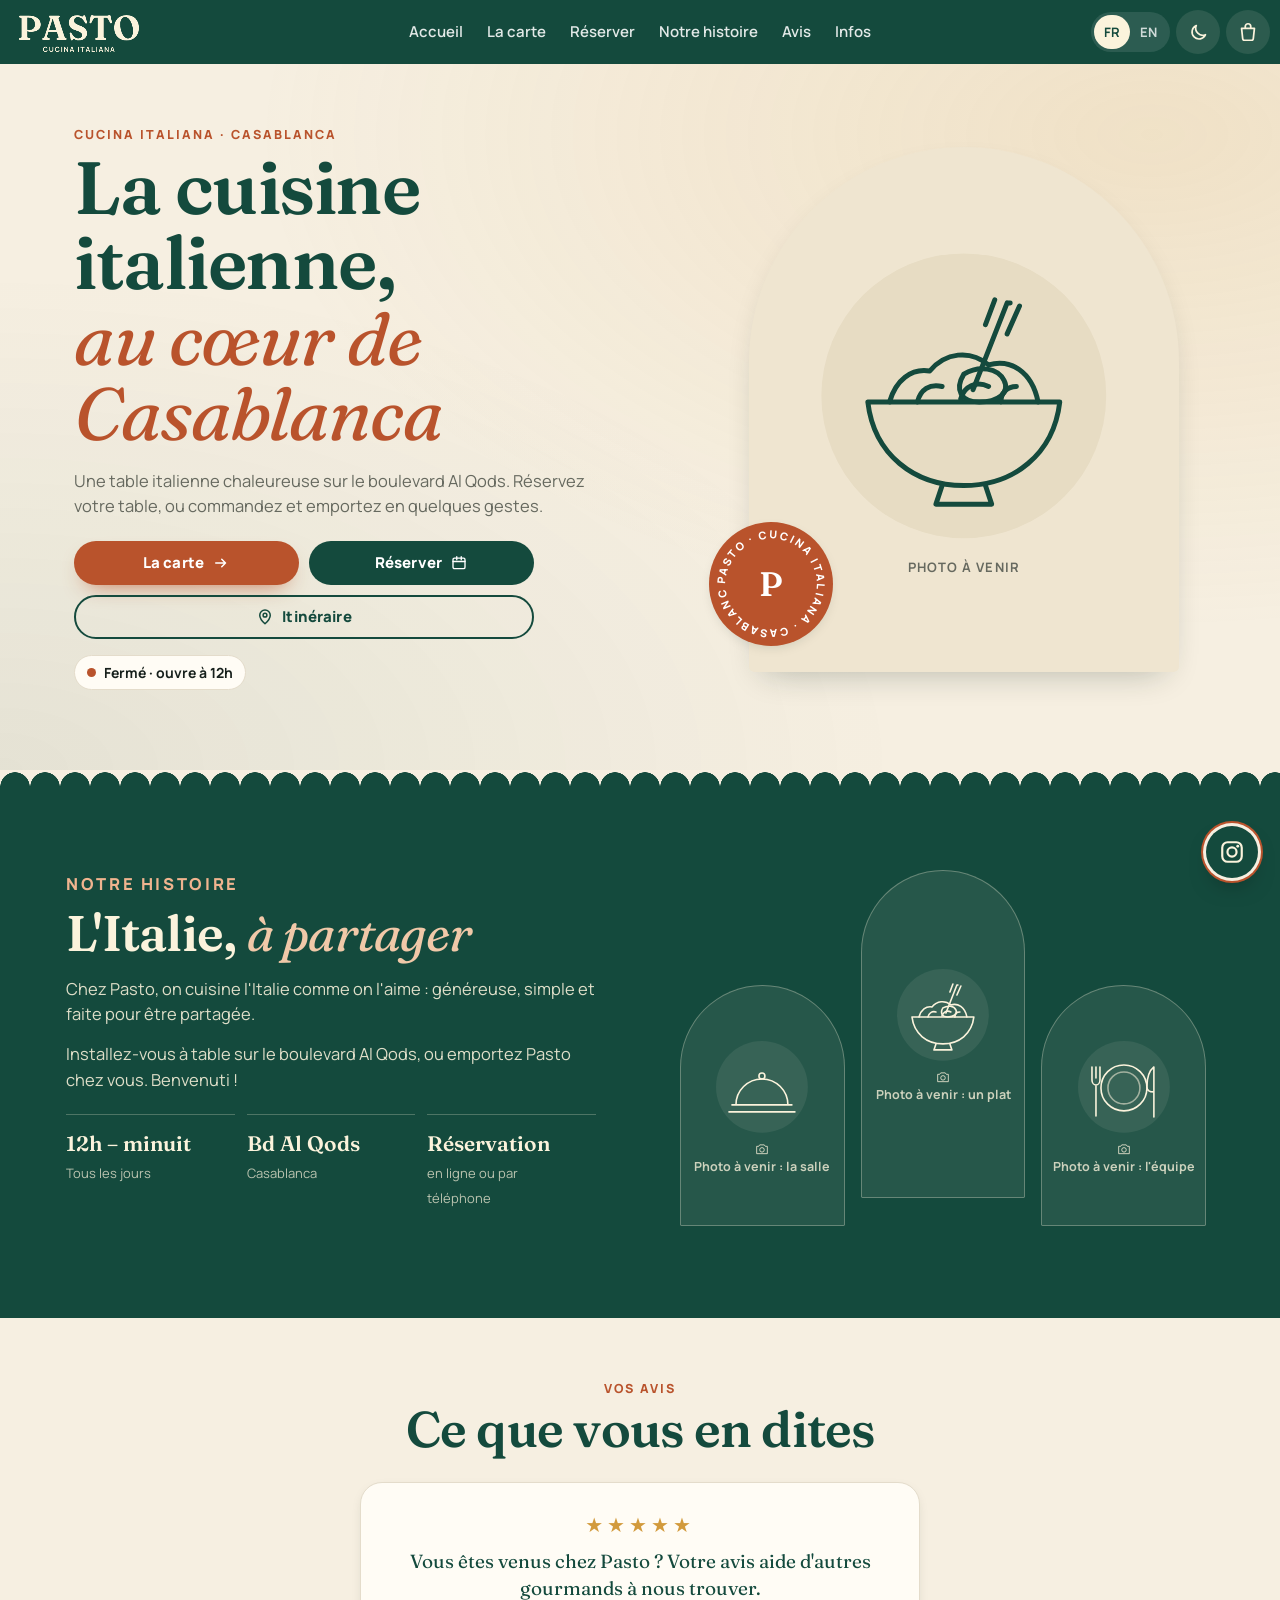
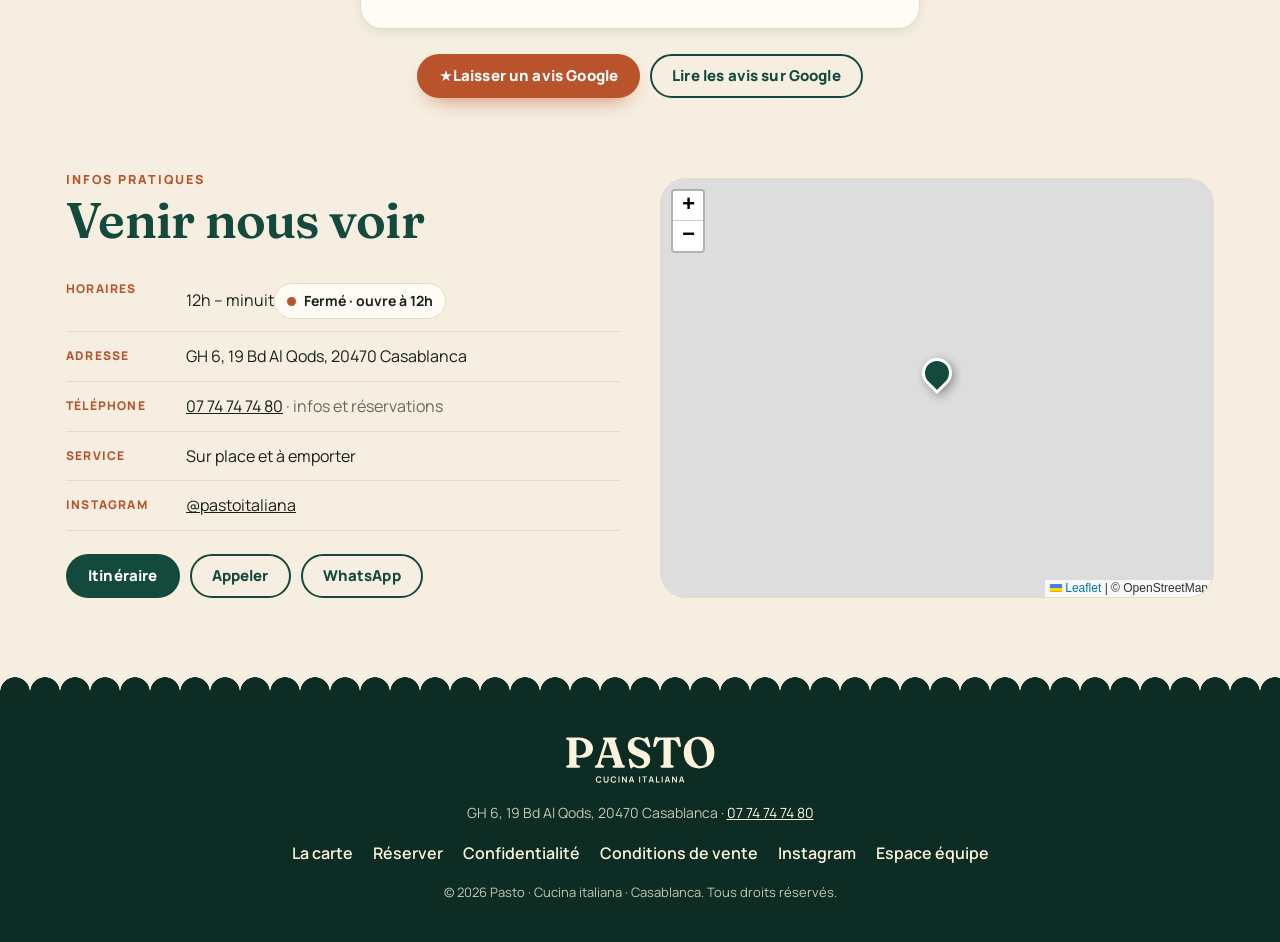
==== index.html @ 99295ee4 "Pasto website, order page, booking page and staff app (demo mode) Built the same way as Cibo Napoli," ====
<!doctype html>
<html lang="fr" dir="ltr" class="intro-on">
<head>
  <meta charset="utf-8">
  <meta name="viewport" content="width=device-width, initial-scale=1, viewport-fit=cover">
  <title>Pasto · Restaurant italien à Casablanca, Bd Al Qods · Réservation et commande en ligne</title>
  <meta name="description" content="Pasto, cuisine italienne au boulevard Al Qods à Casablanca. Ouvert de 12h à minuit. Réservez une table ou commandez à emporter en ligne.">
  <link rel="canonical" href="https://pasto.vercel.app/">
  <link rel="alternate" hreflang="fr" href="https://pasto.vercel.app/">
  <link rel="alternate" hreflang="en" href="https://pasto.vercel.app/?lang=en">
  <link rel="alternate" hreflang="x-default" href="https://pasto.vercel.app/">
  <meta name="theme-color" content="#144a3d">
  <!-- dark mode before the first paint: the saved choice, or the phone's setting the first time -->
  <script>try{var s=localStorage.getItem("pasto.theme"),d=s?s==='"dark"':matchMedia("(prefers-color-scheme: dark)").matches;if(d)document.documentElement.setAttribute("data-theme","dark")}catch(e){}</script>
  <meta property="og:type" content="restaurant">
  <meta property="og:site_name" content="Pasto">
  <meta property="og:title" content="Pasto · Restaurant italien à Casablanca, Bd Al Qods · Réservation et commande en ligne">
  <meta property="og:description" content="Pasto, cuisine italienne au boulevard Al Qods à Casablanca. Ouvert de 12h à minuit. Réservez une table ou commandez à emporter en ligne.">
  <meta property="og:url" content="https://pasto.vercel.app/">
  <meta property="og:image" content="https://pasto.vercel.app/assets/share.jpg">
  <meta property="og:image:width" content="1200">
  <meta property="og:image:height" content="630">
  <meta property="og:locale" content="fr_MA">
  <meta property="og:locale:alternate" content="en_GB">
  <meta name="twitter:card" content="summary_large_image">

  <link rel="icon" href="/favicon.ico" sizes="48x48">
  <link rel="icon" href="/assets/icons/icon-192.png" type="image/png" sizes="192x192">
  <link rel="apple-touch-icon" href="/assets/icons/apple-touch-icon.png">
  <link rel="manifest" href="/site.webmanifest">
  <meta name="mobile-web-app-capable" content="yes">
  <meta name="apple-mobile-web-app-capable" content="yes">
  <meta name="apple-mobile-web-app-title" content="Pasto">
  <meta name="apple-mobile-web-app-status-bar-style" content="black-translucent">

  <link rel="preload" href="/assets/fonts/fraunces-normal-latin.woff2" as="font" type="font/woff2" crossorigin>
  <link rel="preload" href="/assets/fonts/manrope-normal-latin.woff2" as="font" type="font/woff2" crossorigin>
  <link rel="stylesheet" href="/css/style.css?v=1">
  <noscript><style>.intro{display:none}</style></noscript>

  <!-- SCHEMA:START (generated by tools/build-seo.js from js/config.js and js/menu-data.js; do not edit by hand) -->
  <script type="application/ld+json">
  {
    "@context": "https://schema.org",
    "@graph": [
      {
        "@type": "Restaurant",
        "@id": "https://pasto.vercel.app/#restaurant",
        "name": "Pasto | Cuisine Italienne",
        "url": "https://pasto.vercel.app/",
        "logo": "https://pasto.vercel.app/assets/brand/logo-1200.png",
        "image": "https://pasto.vercel.app/assets/share.jpg",
        "telephone": "+212774747480",
        "servesCuisine": [
          "Italienne"
        ],
        "currenciesAccepted": "MAD",
        "address": {
          "@type": "PostalAddress",
          "streetAddress": "GH 6, 19 Bd Al Qods",
          "addressLocality": "Casablanca",
          "postalCode": "20470",
          "addressCountry": "MA"
        },
        "geo": {
          "@type": "GeoCoordinates",
          "latitude": 33.5351709,
          "longitude": -7.6106616
        },
        "hasMap": "https://maps.app.goo.gl/47nf6ioEUwAWqBL57",
        "sameAs": [
          "https://www.instagram.com/pastoitaliana/"
        ],
        "openingHoursSpecification": [
          {
            "@type": "OpeningHoursSpecification",
            "dayOfWeek": [
              "Monday",
              "Tuesday",
              "Wednesday",
              "Thursday",
              "Friday",
              "Saturday",
              "Sunday"
            ],
            "opens": "12:00",
            "closes": "23:59"
          }
        ],
        "acceptsReservations": "https://pasto.vercel.app/reserver/",
        "potentialAction": {
          "@type": "OrderAction",
          "target": "https://pasto.vercel.app/commander/",
          "deliveryMethod": [
            "http://purl.org/goodrelations/v1#DeliveryModePickUp"
          ]
        }
      },
      {
        "@type": "WebSite",
        "@id": "https://pasto.vercel.app/#website",
        "url": "https://pasto.vercel.app/",
        "name": "Pasto",
        "inLanguage": [
          "fr",
          "en"
        ]
      }
    ]
  }
  </script>
  <!-- SCHEMA:END -->
</head>
<body data-page="home">
  <a class="skip-link" href="#top" data-i18n="nav.home">Accueil</a>

  <!-- Opening animation (js/intro.js): the logo on green, an arch drawing itself around it, then the logo glides
       into the header (about 3 s). A tap, « Passer », Esc or Enter skips it. -->
  <div class="intro" id="intro" aria-hidden="true">
    <div class="intro__center">
      <svg class="intro__arch" viewBox="0 0 300 380" aria-hidden="true"><path d="M14 378V160a136 136 0 0 1 272 0v218" pathLength="1"/><path d="M30 378V164a120 120 0 0 1 240 0v214" pathLength="1"/></svg>
      <img class="intro__logo" src="/assets/brand/logo-cream.svg" alt="" width="600" height="192">
      <p class="intro__tag" data-i18n="intro.tag">Benvenuti</p>
    </div>
    <button class="intro__skip" type="button" tabindex="-1" data-i18n="intro.skip">Passer</button>
  </div>

  <header class="topbar">
    <div class="topbar__in">
      <button class="icon-btn burger" type="button" data-nav-toggle aria-controls="nav-panel" aria-expanded="false" data-i18n-aria="nav.open"><span></span><span></span><span></span></button>
      <a class="brand" href="/" data-keep-lang aria-label="Pasto">
        <img class="brand__logo" src="/assets/brand/logo-cream.svg" alt="Pasto · Cucina italiana" width="600" height="192">
      </a>
      <nav class="topnav" aria-label="Menu">
        <a href="/" data-keep-lang data-i18n="nav.home">Accueil</a>
        <a href="/commander/" data-keep-lang data-i18n="nav.order">La carte</a>
        <a href="/reserver/" data-keep-lang data-i18n="nav.book">Réserver</a>
        <a href="/#histoire" data-keep-lang data-i18n="nav.story">Notre histoire</a>
        <a href="/#avis" data-keep-lang data-i18n="nav.reviews">Avis</a>
        <a href="/#infos" data-keep-lang data-i18n="nav.info">Infos</a>
      </nav>
      <div class="topbar__actions">
        <button class="install-btn" type="button" data-install hidden><img src="/assets/icons/icon-192.png" alt="" width="28" height="28"><span data-i18n="nav.install">Installer</span></button>
        <div class="lang" role="group" data-i18n-aria="nav.lang">
          <a data-lang-link="fr" href="?">FR</a>
          <a data-lang-link="en" href="?lang=en">EN</a>
        </div>
        <button class="icon-btn theme-btn" type="button" data-theme-toggle data-i18n-aria="nav.dark"><svg class="theme-btn__moon" viewBox="0 0 24 24" aria-hidden="true"><path d="M20 14.5A8 8 0 0 1 9.5 4a8 8 0 1 0 10.5 10.5z" fill="none" stroke="currentColor" stroke-width="1.9" stroke-linejoin="round"/></svg><svg class="theme-btn__sun" viewBox="0 0 24 24" aria-hidden="true"><circle cx="12" cy="12" r="4" fill="none" stroke="currentColor" stroke-width="1.9"/><path d="M12 2.5v2.2M12 19.3v2.2M2.5 12h2.2M19.3 12h2.2M5.3 5.3l1.6 1.6M17.1 17.1l1.6 1.6M5.3 18.7l1.6-1.6M17.1 6.9l1.6-1.6" stroke="currentColor" stroke-width="1.9" stroke-linecap="round"/></svg></button>
        <a class="icon-btn cart-btn" href="/commander/?panier=1" data-keep-lang data-i18n-aria="nav.cart"><svg viewBox="0 0 24 24" aria-hidden="true"><path d="M5 8h14l-1.2 11.1a2 2 0 0 1-2 1.9H8.2a2 2 0 0 1-2-1.9L5 8zM9 8V6a3 3 0 0 1 6 0v2" fill="none" stroke="currentColor" stroke-width="1.9" stroke-linejoin="round"/></svg><span class="badge js-cart-count" hidden>0</span></a>
      </div>
    </div>
  </header>

  <!-- phones: the ☰ menu -->
  <div class="layer navpanel" id="nav-panel" hidden>
    <div class="layer__shade" data-close></div>
    <nav class="navpanel__panel" aria-label="Menu">
      <div class="navpanel__head">
        <img src="/assets/brand/logo-cream.svg" alt="Pasto" width="600" height="192">
        <button class="layer__x" type="button" data-close data-i18n-aria="nav.close">×</button>
      </div>
      <div class="navpanel__links">
        <a href="/" data-keep-lang data-i18n="nav.home">Accueil</a>
        <a href="/commander/" data-keep-lang data-i18n="nav.order">La carte</a>
        <a href="/reserver/" data-keep-lang data-i18n="nav.book">Réserver</a>
        <a href="/#histoire" data-keep-lang data-i18n="nav.story">Notre histoire</a>
        <a href="/#avis" data-keep-lang data-i18n="nav.reviews">Avis</a>
        <a href="/#infos" data-keep-lang data-i18n="nav.info">Infos</a>
      </div>
      <div class="navpanel__tools">
        <div class="lang lang--panel" role="group" data-i18n-aria="nav.lang">
          <a data-lang-link="fr" href="?">Français</a>
          <a data-lang-link="en" href="?lang=en">English</a>
        </div>
        <button class="btn btn--line btn--block theme-btn theme-btn--text" type="button" data-theme-toggle><svg class="theme-btn__moon" viewBox="0 0 24 24" aria-hidden="true"><path d="M20 14.5A8 8 0 0 1 9.5 4a8 8 0 1 0 10.5 10.5z" fill="none" stroke="currentColor" stroke-width="1.9" stroke-linejoin="round"/></svg><svg class="theme-btn__sun" viewBox="0 0 24 24" aria-hidden="true"><circle cx="12" cy="12" r="4" fill="none" stroke="currentColor" stroke-width="1.9"/><path d="M12 2.5v2.2M12 19.3v2.2M2.5 12h2.2M19.3 12h2.2M5.3 5.3l1.6 1.6M17.1 17.1l1.6 1.6M5.3 18.7l1.6-1.6M17.1 6.9l1.6-1.6" stroke="currentColor" stroke-width="1.9" stroke-linecap="round"/></svg><span data-theme-label>Mode sombre</span></button>
        <button class="btn btn--red btn--block install-btn install-btn--panel" type="button" data-install hidden><img src="/assets/icons/icon-192.png" alt="" width="26" height="26"><span data-i18n="nav.install">Installer</span></button>
      </div>
    </nav>
  </div>

  <main id="top">
    <!-- Hero: title, La carte + Réserver side by side, Itinéraire under them, a dish photo in an arch -->
    <section class="hero">
      <div class="hero__in">
        <div class="hero__text">
          <p class="eyebrow" data-i18n="hero.eyebrow">Cucina italiana · Casablanca</p>
          <h1 class="hero__title"><span data-i18n="hero.t1">La cuisine italienne,</span> <em data-i18n="hero.t2">au cœur de Casablanca</em></h1>
          <p class="hero__lead" data-i18n="hero.lead"></p>
          <div class="hero__cta">
            <a class="btn btn--red" href="/commander/" data-keep-lang><span data-i18n="hero.order">La carte</span><svg class="btn__arrow" viewBox="0 0 24 24" aria-hidden="true"><path d="M5 12h13M13 7l5 5-5 5" fill="none" stroke="currentColor" stroke-width="2" stroke-linecap="round" stroke-linejoin="round"/></svg></a>
            <a class="btn btn--green" href="/reserver/" data-keep-lang><span data-i18n="hero.reserve">Réserver</span><svg class="btn__arrow" viewBox="0 0 24 24" aria-hidden="true"><rect x="4" y="5.5" width="16" height="14" rx="2" fill="none" stroke="currentColor" stroke-width="1.8"/><path d="M4 10h16M9 3.5v4M15 3.5v4" stroke="currentColor" stroke-width="1.8" stroke-linecap="round"/></svg></a>
            <a class="btn btn--line hero__wide" data-maps href="#" target="_blank" rel="noopener"><svg viewBox="0 0 24 24" aria-hidden="true"><path d="M12 21s-7-6.2-7-11.5a7 7 0 0 1 14 0C19 14.8 12 21 12 21z" fill="none" stroke="currentColor" stroke-width="2" stroke-linejoin="round"/><circle cx="12" cy="9.5" r="2.5" fill="none" stroke="currentColor" stroke-width="2"/></svg><span data-i18n="hero.directions">Itinéraire</span></a>
          </div>
          <p class="status" data-status><span class="status__dot" aria-hidden="true"></span><span class="status__text"></span></p>
        </div>
        <div class="hero__media" id="hero-media"></div>
      </div>
    </section>

    <!-- « Les incontournables »: up to 4 dishes of the menu (js/config.js → signature). Hidden while empty. -->
    <section class="picks" id="incontournables" aria-labelledby="picks-title" hidden>
      <div class="wrap">
        <header class="section-head">
          <p class="eyebrow" data-i18n="sig.eyebrow">À goûter</p>
          <h2 class="section-title" id="picks-title" data-i18n="sig.title">Les incontournables</h2>
        </header>
        <div class="picks__list" id="sig-list"></div>
        <p class="center"><a class="btn btn--line" href="/commander/" data-keep-lang><span data-i18n="sig.all">Voir toute la carte</span><svg class="btn__arrow" viewBox="0 0 24 24" aria-hidden="true"><path d="M5 12h13M13 7l5 5-5 5" fill="none" stroke="currentColor" stroke-width="2" stroke-linecap="round" stroke-linejoin="round"/></svg></a></p>
      </div>
    </section>

    <!-- Our story: text and 3 photos in arches (js/config.js → homePhotos) -->
    <section class="story" id="histoire" aria-labelledby="story-title">
      <div class="wrap story__in">
        <div class="story__text">
          <p class="eyebrow" data-i18n="story.eyebrow">Notre histoire</p>
          <h2 class="section-title" id="story-title"><span data-i18n="story.t1">L'Italie,</span> <em data-i18n="story.t2">à partager</em></h2>
          <p data-i18n="story.p1"></p>
          <p data-i18n="story.p2"></p>
          <ul class="story__facts" id="story-facts"></ul>
        </div>
        <div class="story__photos">
          <figure class="arch arch--a" data-photo="room"></figure>
          <figure class="arch arch--b" data-photo="plate"></figure>
          <figure class="arch arch--c" data-photo="team"></figure>
        </div>
      </div>
    </section>

    <!-- Google reviews (js/reviews.js); while there are none, the links to Google only -->
    <section class="reviews" id="avis" aria-labelledby="reviews-title">
      <div class="wrap">
        <header class="section-head">
          <p class="eyebrow" data-i18n="reviews.eyebrow">Vos avis</p>
          <h2 class="section-title" id="reviews-title" data-i18n="reviews.title">Ce que vous en dites</h2>
        </header>
        <div class="reviews__track">
          <div class="reviews__list" id="reviews-list"></div>
        </div>
        <div class="reviews__empty" id="reviews-empty" hidden>
          <p data-i18n="reviews.empty">Vous êtes venus chez Pasto ? Votre avis aide d'autres gourmands à nous trouver.</p>
        </div>
        <div class="reviews__cta">
          <a class="btn btn--red" data-review-link href="#" target="_blank" rel="noopener">★ <span data-i18n="reviews.write">Laisser un avis Google</span></a>
          <a class="btn btn--line" data-maps href="#" target="_blank" rel="noopener" data-i18n="reviews.read">Lire les avis sur Google</a>
        </div>
      </div>
    </section>

    <section class="info" id="infos" aria-labelledby="info-title">
      <div class="wrap info__in">
        <div class="info__text">
          <p class="eyebrow" data-i18n="info.eyebrow">Infos pratiques</p>
          <h2 class="section-title" id="info-title" data-i18n="info.title">Venir nous voir</h2>
          <dl class="info__list">
            <div><dt data-i18n="info.hours">Horaires</dt><dd><span id="info-hours"></span><p class="status" data-status><span class="status__dot" aria-hidden="true"></span><span class="status__text"></span></p></dd></div>
            <div><dt data-i18n="info.address">Adresse</dt><dd id="info-address"></dd></div>
            <div><dt data-i18n="info.phone">Téléphone</dt><dd><a data-phone="text" href="#"></a> <span class="muted" data-i18n="info.phoneFor">· infos et réservations</span></dd></div>
            <div><dt data-i18n="info.service">Service</dt><dd id="info-delivery"></dd></div>
            <div id="info-payment-row"><dt data-i18n="info.payment">Paiement</dt><dd id="info-payment"></dd></div>
            <div><dt>Instagram</dt><dd><a data-insta="text" href="#" target="_blank" rel="noopener"></a></dd></div>
          </dl>
          <div class="info__cta">
            <a class="btn btn--green" data-maps href="#" target="_blank" rel="noopener" data-i18n="info.directions">Itinéraire</a>
            <a class="btn btn--line" data-phone href="#" data-i18n="info.call">Appeler</a>
            <a class="btn btn--line" data-wa href="#" target="_blank" rel="noopener" data-i18n="info.whatsapp">WhatsApp</a>
          </div>
        </div>
        <div class="info__map" id="info-map" role="img" aria-label="Carte · Pasto, Bd Al Qods, Casablanca"></div>
      </div>
    </section>
  </main>

  <footer class="footer">
    <div class="wrap footer__in">
      <img class="footer__logo" src="/assets/brand/logo-cream.svg" alt="Pasto · Cucina italiana" width="600" height="192" loading="lazy">
      <p class="footer__addr"><span data-footer-address></span> · <a data-phone="text" href="#"></a></p>
      <nav class="footer__links">
        <a href="/commander/" data-keep-lang data-i18n="nav.order">La carte</a>
        <a href="/reserver/" data-keep-lang data-i18n="nav.book">Réserver</a>
        <a href="/confidentialite/" data-keep-lang data-i18n="footer.privacy">Confidentialité</a>
        <a href="/conditions/" data-keep-lang data-i18n="footer.terms">Conditions de vente</a>
        <a data-insta href="#" target="_blank" rel="noopener">Instagram</a>
        <a href="/commandes/" data-i18n="footer.staff">Espace équipe</a>
      </nav>
      <p class="footer__copy">© <span id="year"></span> Pasto · Cucina italiana · Casablanca. <span data-i18n="footer.rights">Tous droits réservés.</span></p>
    </div>
  </footer>

  <!-- Instagram -->
  <a class="ig-fab" data-insta href="https://www.instagram.com/pastoitaliana/" target="_blank" rel="noopener" data-i18n-aria="ig.label"><svg viewBox="0 0 24 24" aria-hidden="true"><rect x="3" y="3" width="18" height="18" rx="5" fill="none" stroke="currentColor" stroke-width="2"/><circle cx="12" cy="12" r="4.2" fill="none" stroke="currentColor" stroke-width="2"/><circle cx="17.3" cy="6.7" r="1.3" fill="currentColor"/></svg></a>

  <!-- iPhone: how to install -->
  <div class="layer sheet" id="ios-steps" role="dialog" aria-modal="true" aria-labelledby="ios-title" hidden>
    <div class="layer__shade" data-close></div>
    <div class="sheet__panel">
      <button class="layer__x" type="button" data-close data-i18n-aria="opt.close">×</button>
      <img class="ios__icon" src="/assets/icons/icon-192.png" alt="" width="72" height="72">
      <h3 class="sheet__title" id="ios-title" data-i18n="install.ios.title">Installer sur iPhone</h3>
      <ol class="ios__steps" id="ios-list"></ol>
      <button class="btn btn--green btn--block" type="button" data-close data-i18n="install.ok">Compris</button>
    </div>
  </div>

  <!-- install banner (Android, iPhone) -->
  <div class="install-banner" id="install-banner" role="dialog" aria-labelledby="ib-title">
    <img src="/assets/icons/icon-192.png" alt="" width="48" height="48">
    <div class="install-banner__text"><strong id="ib-title" data-i18n="install.title">Pasto sur votre écran d'accueil</strong><span data-i18n="install.text"></span></div>
    <div class="install-banner__btns">
      <button class="btn btn--sm btn--ghost" type="button" id="install-later" data-i18n="install.later">Plus tard</button>
      <button class="btn btn--sm btn--red" type="button" id="install-go" data-i18n="install.cta">Installer</button>
    </div>
  </div>

  <div class="tracker" id="tracker" hidden></div>
  <div class="toast" id="toast" role="status" aria-live="polite"></div>
  <noscript><p class="noscript">Activez JavaScript pour commander, ou appelez le 07 74 74 74 80.</p></noscript>
  <script src="/js/intro.js?v=1"></script>
  <script src="/js/config.js?v=1"></script>
  <script src="/js/i18n.js?v=1"></script>
  <script src="/js/reviews.js?v=1"></script>
  <script src="/js/menu-data.js?v=1"></script>
  <script src="/js/art.js?v=1"></script>
  <script src="/js/orders.js?v=1"></script>
  <script src="/js/common.js?v=1"></script>
  <script src="/js/home.js?v=1"></script>
</body>
</html>
---- css/style.css ----
/*
 * Pasto: styles of the customer site. Deep green and cream from the logo, terracotta for the actions, arches as
 * the frame of every picture. Fraunces (titles) and Manrope (text), served from assets/fonts/.
 * Old phones: no aspect-ratio (padding-top boxes instead), no :has(), no inset, flex gaps avoided where it matters.
 */

@font-face { font-family: "Fraunces"; font-style: normal; font-weight: 100 900; font-display: swap; src: url("/assets/fonts/fraunces-normal-latin.woff2") format("woff2"); }
@font-face { font-family: "Fraunces"; font-style: italic; font-weight: 100 900; font-display: swap; src: url("/assets/fonts/fraunces-italic-latin.woff2") format("woff2"); }
@font-face { font-family: "Manrope"; font-style: normal; font-weight: 200 800; font-display: swap; src: url("/assets/fonts/manrope-normal-latin.woff2") format("woff2"); }

:root {
  --green: #144a3d;
  --green-dark: #0f3a30;
  --green-deep: #0c2c24;
  --green-soft: #e3eee9;
  --red: #b9532c;            /* terracotta: the action colour */
  --red-dark: #9a4423;
  --gold: #d29a3c;           /* saffron: stars, focus */
  --cream: #f6efe1;
  --paper: #fffcf5;
  --ink: #17201c;
  --muted: #66695f;
  --line: #e4dccb;
  --shadow: 0 14px 34px -16px rgba(20, 40, 32, .32);
  --shadow-sm: 0 4px 14px -6px rgba(20, 40, 32, .22);
  --radius: 18px;
  --top-h: 64px;
  --serif: "Fraunces", Georgia, "Times New Roman", serif;
  --sans: "Manrope", system-ui, -apple-system, "Segoe UI", Roboto, Arial, sans-serif;
  --script: "Fraunces", Georgia, serif;
  --safe-b: env(safe-area-inset-bottom, 0px);
  /* roles (light) */
  --bg: var(--cream);
  --heading: var(--green);
  --green-text: var(--green);
  --header-bg: var(--green);
  --footer-bg: var(--green-deep);
  --bar-bg: rgba(246, 239, 225, .94);
  --field-bg: #fff;
  --band: var(--green);      /* the story band */
  --tile: #efe5d0;           /* behind a drawn placeholder */
  --art: #144a3d;            /* the line of a drawn placeholder */
  --disc: #e7dcc3;
}
/* Dark mode (button in the header; html[data-theme] is set before the first paint) */
:root[data-theme="dark"] {
  --bg: #0c1713;
  --paper: #13221c;
  --ink: #eee7d8;
  --muted: #a6a898;
  --line: #24362e;
  --heading: #f3e9d2;
  --green-text: #9fd1bd;
  --green-soft: #183028;
  --header-bg: #0e2a22;
  --footer-bg: #08120e;
  --bar-bg: rgba(12, 23, 19, .92);
  --field-bg: #0f1d18;
  --band: #10261f;
  --tile: #1a2c25;
  --art: #e9dcbc;
  --disc: #213a31;
  --red: #d06a40;
  --red-dark: #b9532c;
  --shadow: 0 14px 34px -16px rgba(0, 0, 0, .75);
  --shadow-sm: 0 4px 14px -6px rgba(0, 0, 0, .6);
  color-scheme: dark;
}

*, *::before, *::after { box-sizing: border-box; }
html { -webkit-text-size-adjust: 100%; scroll-behavior: smooth; scroll-padding-top: calc(var(--top-h) + 64px); }
body { margin: 0; font-family: var(--sans); font-size: 16px; line-height: 1.55; color: var(--ink); background: var(--bg); -webkit-font-smoothing: antialiased; }
body.has-layer { overflow: hidden; }
html.intro-on body { overflow: hidden; }
img, svg { display: block; max-width: 100%; }
a { color: inherit; }
button, input, textarea { font: inherit; color: inherit; }
button { cursor: pointer; }
[hidden] { display: none !important; }
:focus-visible { outline: 3px solid var(--gold); outline-offset: 2px; }
.visually-hidden { position: absolute !important; width: 1px; height: 1px; overflow: hidden; clip: rect(0 0 0 0); white-space: nowrap; }
.skip-link { position: absolute; left: 8px; top: -60px; z-index: 100; background: var(--paper); padding: 8px 14px; border-radius: 10px; }
.skip-link:focus { top: 8px; }
.wrap { width: 100%; max-width: 1180px; margin: 0 auto; padding: 0 16px; }
.center { text-align: center; }
.noscript { padding: 16px; text-align: center; background: var(--paper); }

/* ---------- Buttons ---------- */
.btn { display: inline-flex; align-items: center; justify-content: center; min-height: 44px; padding: 10px 20px; border-radius: 999px; border: 2px solid transparent; font-weight: 700; font-size: 15px; text-decoration: none; line-height: 1.2; transition: transform .15s ease, background-color .15s ease, box-shadow .15s ease; -webkit-tap-highlight-color: transparent; }
.btn:active { transform: scale(.97); }
.btn svg { width: 18px; height: 18px; margin-right: 8px; }
.btn--lg { min-height: 52px; padding: 12px 26px; font-size: 16px; }
.btn--sm { min-height: 38px; padding: 6px 14px; font-size: 14px; }
.btn--block { display: flex; width: 100%; }
.btn--red { background: var(--red); color: #fff; box-shadow: 0 8px 20px -10px rgba(200, 37, 44, .8); }
.btn--red:hover { background: var(--red-dark); }
.btn--green { background: var(--green); color: #fff; }
.btn--green:hover { background: var(--green-dark); }
.btn--line { background: transparent; border-color: currentColor; color: var(--green-text); }
.btn--line:hover { background: rgba(30, 92, 52, .07); }
.btn--ghost { background: transparent; color: var(--muted); border-color: var(--line); }
.btn--danger { color: var(--red); }
.btn--wa { background: #1f9e58; color: #fff; }
.btn--review { background: var(--gold); color: var(--ink); margin-top: 8px; }
.btn[disabled] { opacity: .55; cursor: not-allowed; box-shadow: none; }

/* ---------- Header ---------- */
.topbar { position: sticky; top: 0; z-index: 40; background: var(--header-bg); color: #fff; transition: box-shadow .2s; }
.topbar.is-scrolled { box-shadow: 0 6px 20px -10px rgba(0, 0, 0, .45); }
.topbar__in { position: relative; max-width: 1280px; margin: 0 auto; height: var(--top-h); padding: 0 10px; display: flex; align-items: center; }
.brand { display: block; margin-right: auto; }
.brand__logo { height: 38px; width: auto; }
.topnav { display: none; }
.topbar__actions { display: flex; align-items: center; }
.topbar__actions > * + * { margin-left: 6px; }
.icon-btn { position: relative; display: inline-flex; align-items: center; justify-content: center; min-width: 44px; height: 44px; padding: 0 10px; border-radius: 999px; background: rgba(255, 255, 255, .1); border: 0; color: #fff; text-decoration: none; }
.icon-btn svg { width: 22px; height: 22px; }
/* ☰: three bands */
.burger { flex-direction: column; justify-content: center; width: 44px; padding: 0; margin-right: 8px; background: transparent; }
.burger span { display: block; width: 22px; height: 2.5px; margin: 2.5px 0; border-radius: 2px; background: #fff; transition: transform .2s, opacity .2s; }
.burger[aria-expanded="true"] span:nth-child(1) { transform: translateY(7.5px) rotate(45deg); }
.burger[aria-expanded="true"] span:nth-child(2) { opacity: 0; }
.burger[aria-expanded="true"] span:nth-child(3) { transform: translateY(-7.5px) rotate(-45deg); }
/* install: the app icon + « Installer » */
.install-btn { display: inline-flex; align-items: center; height: 40px; padding: 0 12px 0 6px; border-radius: 999px; border: 0; background: #fff; color: var(--green); font-weight: 700; font-size: 14px; }
.install-btn img { width: 28px; height: 28px; border-radius: 8px; margin-right: 7px; }
.install-btn--panel { height: auto; background: var(--red); color: #fff; }
.theme-btn__sun { display: none; }
:root[data-theme="dark"] .theme-btn__sun { display: block; }
:root[data-theme="dark"] .theme-btn__moon { display: none; }
.theme-btn--text svg { margin-right: 8px; }
.topbar .lang { display: none; }
.badge { position: absolute; top: -2px; right: -2px; min-width: 20px; height: 20px; padding: 0 5px; border-radius: 10px; background: var(--red); color: #fff; font-size: 12px; font-weight: 700; line-height: 20px; text-align: center; border: 2px solid var(--header-bg); }
.bump { animation: bump .35s ease; }
@keyframes bump { 40% { transform: scale(1.35); } }
.lang { display: flex; background: rgba(255, 255, 255, .1); border-radius: 999px; padding: 3px; }
.lang a { display: block; padding: 7px 10px; border-radius: 999px; font-size: 13px; font-weight: 700; text-decoration: none; color: rgba(255, 255, 255, .78); }
.lang a[aria-current="true"] { background: #fff; color: var(--green); }

/* the ☰ panel (phones) */
.navpanel__panel { position: absolute; top: 0; bottom: 0; left: 0; width: 86%; max-width: 360px; display: flex; flex-direction: column; overflow-y: auto; background: var(--header-bg); color: #fff; padding: 0 0 calc(18px + var(--safe-b)); transform: translateX(-100%); transition: transform .26s cubic-bezier(.2, .8, .2, 1); }
.layer.is-open .navpanel__panel { transform: none; }
.navpanel__head { position: relative; display: flex; align-items: center; height: var(--top-h); padding: 0 16px; border-bottom: 1px solid rgba(255, 255, 255, .12); }
.navpanel__head img { height: 36px; width: auto; }
.navpanel__head .layer__x { top: 12px; background: rgba(255, 255, 255, .12); color: #fff; }
.navpanel__links { padding: 10px 0; }
.navpanel__links a { display: block; padding: 13px 22px; font-family: var(--serif); font-weight: 500; font-size: 24px; color: #fff; text-decoration: none; }
.navpanel__links a[aria-current="page"] { background: rgba(255, 255, 255, .1); box-shadow: inset 4px 0 0 var(--red); }
.navpanel__tools { margin-top: auto; padding: 16px; display: grid; grid-gap: 10px; }
.navpanel__tools .btn--line { color: #fff; border-color: rgba(255, 255, 255, .6); }
.lang--panel a { flex: 1; text-align: center; padding: 10px; font-size: 14px; }

@media (min-width: 1000px) {
  .burger { display: none; }
  .brand { margin-right: 0; }
  .topnav { display: flex; position: absolute; left: 50%; top: 0; height: var(--top-h); align-items: center; transform: translateX(-50%); }
  .topnav a { padding: 8px 12px; text-decoration: none; font-weight: 600; font-size: 15px; color: rgba(255, 255, 255, .88); border-radius: 999px; white-space: nowrap; }
  .topnav a:hover { background: rgba(255, 255, 255, .1); color: #fff; }
  .topnav a[aria-current="page"] { background: rgba(255, 255, 255, .14); color: #fff; }
  .topbar__actions { margin-left: auto; }
  .topbar .lang { display: flex; }
  .brand__logo { height: 42px; }
}
@media (min-width: 1000px) and (max-width: 1240px) { .topnav a { padding: 8px 7px; font-size: 14px; } .brand__logo { height: 32px; } .install-btn span { display: none; } .install-btn { padding: 0 6px; } }

/* ---------- Sections ---------- */
.section-head { text-align: center; margin: 0 auto 22px; max-width: 640px; }
.eyebrow { margin: 0 0 4px; font-family: var(--script); font-size: 28px; line-height: 1.1; color: var(--red); }
.section-title { margin: 0; font-family: var(--serif); font-weight: 600; font-size: 32px; font-size: clamp(32px, 7vw, 48px); line-height: 1.1; color: var(--heading); }
.section-lead { margin: 8px 0 0; color: var(--muted); }

/* ---------- Menu ---------- */
.menu { padding: 44px 0 20px; }
.cat-tiles { display: grid; grid-template-columns: repeat(2, 1fr); grid-gap: 12px; }
.cat-tile { display: block; background: var(--paper); border-radius: var(--radius); overflow: hidden; text-decoration: none; box-shadow: var(--shadow-sm); border: 1px solid var(--line); transition: transform .2s ease, box-shadow .2s ease; }
.cat-tile:hover { transform: translateY(-3px); box-shadow: var(--shadow); }
.cat-tile__media { position: relative; display: block; padding-top: 68%; background: var(--green-soft); overflow: hidden; }
.cat-tile__media > svg, .cat-tile__media > img { position: absolute; top: 8%; left: 15%; width: 70%; height: 84%; object-fit: contain; transition: transform .35s ease; }
.cat-tile__media > img { top: 0; left: 0; width: 100%; height: 100%; object-fit: cover; }
.cat-tile:hover .cat-tile__media > svg { transform: scale(1.06) rotate(-3deg); }
.cat-tile__text { display: block; padding: 10px 12px 12px; }
.cat-tile__name { display: block; font-family: var(--serif); font-weight: 600; font-size: 20px; line-height: 1.15; color: var(--heading); }
.cat-tile__meta { display: block; margin-top: 2px; font-size: 13px; color: var(--muted); }
@media (min-width: 640px) { .cat-tiles { grid-template-columns: repeat(3, 1fr); grid-gap: 16px; } }
@media (min-width: 1000px) { .cat-tiles { grid-template-columns: repeat(4, 1fr); } }

.chips-bar { position: -webkit-sticky; position: sticky; top: var(--top-h); z-index: 30; margin-top: 28px; background: var(--bar-bg); border-bottom: 1px solid var(--line); }
@supports ((-webkit-backdrop-filter: blur(8px)) or (backdrop-filter: blur(8px))) { .chips-bar { background: var(--bar-bg); -webkit-backdrop-filter: blur(10px); backdrop-filter: blur(10px); } }
.chips { max-width: 1180px; margin: 0 auto; display: flex; overflow-x: auto; padding: 10px 12px; scrollbar-width: none; -webkit-overflow-scrolling: touch; }
.chips::-webkit-scrollbar { display: none; }
.chip { flex: 0 0 auto; margin-right: 8px; padding: 8px 16px; border-radius: 999px; background: var(--paper); border: 1px solid var(--line); text-decoration: none; font-weight: 600; font-size: 14px; white-space: nowrap; color: var(--ink); transition: background .2s, color .2s; }
.chip.is-active { background: var(--green); border-color: var(--green); color: #fff; }

.cat { padding-top: 30px; }
.cat__head { margin-bottom: 14px; }
.cat__title { margin: 0; font-family: var(--serif); font-weight: 600; font-size: 30px; line-height: 1.1; color: var(--heading); }
.cat__sub { margin: 2px 0 0; color: var(--muted); font-size: 14px; }
.dishes { display: grid; grid-template-columns: repeat(2, minmax(0, 1fr)); grid-gap: 12px; }
@media (min-width: 640px) { .dishes { grid-template-columns: repeat(3, minmax(0, 1fr)); grid-gap: 16px; } }
@media (min-width: 1000px) { .dishes { grid-template-columns: repeat(4, minmax(0, 1fr)); grid-gap: 18px; } }
.dish { position: relative; display: flex; flex-direction: column; background: var(--paper); border-radius: var(--radius); border: 1px solid var(--line); overflow: hidden; box-shadow: 0 2px 8px -6px rgba(34, 31, 25, .3); }
.dish__media { position: relative; padding-top: 78%; overflow: hidden; }
.dish__media.has-photo { cursor: zoom-in; -webkit-touch-callout: none; -webkit-user-select: none; user-select: none; }
.dish__img { position: absolute; top: 0; left: 0; width: 100%; height: 100%; object-fit: cover; }
.dish__art { position: absolute; top: 0; left: 0; width: 100%; height: 100%; display: block; }
.dish__art > svg { position: absolute; top: 9%; left: 17%; width: 66%; height: 82%; }
.dish__body { display: flex; flex-direction: column; flex: 1; padding: 10px 12px 12px; }
.dish__name { margin: 0; font-family: var(--serif); font-weight: 700; font-size: 16.5px; line-height: 1.2; }
.dish__desc { margin: 5px 0 0; font-size: 13px; line-height: 1.42; color: var(--muted); display: -webkit-box; -webkit-line-clamp: 4; -webkit-box-orient: vertical; overflow: hidden; }
.dish__foot { display: flex; align-items: center; justify-content: space-between; margin-top: auto; padding-top: 10px; }
.dish__price { font-weight: 800; font-size: 16px; color: var(--green-text); white-space: nowrap; }
.dish__price.is-soon { font-weight: 600; font-size: 13px; color: var(--muted); }
.dish__add { flex: 0 0 auto; width: 40px; height: 40px; border-radius: 50%; border: 0; background: var(--red); color: #fff; display: flex; align-items: center; justify-content: center; box-shadow: 0 6px 14px -8px rgba(200, 37, 44, .9); transition: transform .15s ease, background .15s; }
.dish__add svg { width: 20px; height: 20px; }
.dish__add:hover { background: var(--red-dark); }
.dish__add:active { transform: scale(.9); }
.dish__add[disabled] { background: #cfc7b8; box-shadow: none; }
.dish__add.is-added { animation: pop .45s ease; }
@keyframes pop { 30% { transform: scale(1.25); background: var(--green); } }
.dish__qty { position: absolute; top: 8px; right: 8px; padding: 2px 9px; border-radius: 999px; background: var(--green); color: #fff; font-size: 13px; font-weight: 700; box-shadow: var(--shadow-sm); }
@media (min-width: 640px) { .dish__name { font-size: 18px; } .dish__desc { font-size: 13.5px; } }

/* ---------- Info ---------- */
.info { padding: 20px 0 64px; }
.info__in { display: grid; grid-template-columns: 1fr; grid-gap: 24px; }
.info__list { margin: 18px 0; }
.info__list > div { display: grid; grid-template-columns: 110px 1fr; grid-gap: 10px; padding: 12px 0; border-bottom: 1px solid var(--line); }
.info__list dt { font-weight: 700; color: var(--green-text); font-size: 14px; }
.info__list dd { margin: 0; }
.info__list .status { margin-top: 6px; }
.info__cta { display: flex; flex-wrap: wrap; margin: 0 -5px; }
.info__cta .btn { margin: 5px; }
.info__map { height: 320px; border-radius: var(--radius); overflow: hidden; background: var(--green-soft); border: 1px solid var(--line); z-index: 0; }
@media (min-width: 900px) { .info__in { grid-template-columns: 1fr 1fr; grid-gap: 40px; align-items: center; } .info__map { height: 420px; } }

/* ---------- Footer ---------- */
.footer { background: var(--footer-bg); color: rgba(255, 255, 255, .8); padding-bottom: calc(90px + var(--safe-b)); }
.footer__in { padding-top: 34px; text-align: center; }
.footer__logo { width: 170px; height: auto; margin: 0 auto 16px; }
.footer__links { display: flex; flex-wrap: wrap; justify-content: center; margin-bottom: 12px; }
.footer__links a { margin: 4px 10px; font-weight: 600; text-decoration: none; color: #fff; }
.footer__links a:hover { text-decoration: underline; }
.footer__copy { font-size: 13px; margin: 0; }
@media (min-width: 900px) { .footer { padding-bottom: 40px; } }

/* ---------- Cart bar (phones) ---------- */
.cart-bar { position: fixed; left: 12px; right: 12px; bottom: calc(12px + var(--safe-b)); z-index: 35; display: flex; align-items: center; min-height: 56px; padding: 8px 18px; border: 0; border-radius: 999px; background: var(--red); color: #fff; font-weight: 700; box-shadow: 0 14px 30px -12px rgba(140, 20, 25, .7); animation: barIn .3s ease; }
.cart-bar__count { padding: 3px 10px; border-radius: 999px; background: rgba(255, 255, 255, .2); font-size: 13px; }
.cart-bar__label { flex: 1; text-align: center; }
.cart-bar__total { font-size: 16px; }
@keyframes barIn { from { transform: translateY(120%); } }
@media (min-width: 900px) { .cart-bar { display: none !important; } }

/* ---------- Layers: sheet, drawer, lightbox ---------- */
.layer { position: fixed; top: 0; right: 0; bottom: 0; left: 0; z-index: 60; }
.layer__shade { position: absolute; top: 0; right: 0; bottom: 0; left: 0; background: rgba(20, 18, 14, .5); opacity: 0; transition: opacity .22s ease; }
.layer.is-open .layer__shade { opacity: 1; }
.layer__x { position: absolute; top: 10px; right: 10px; width: 40px; height: 40px; border-radius: 50%; border: 0; background: rgba(34, 31, 25, .07); font-size: 26px; line-height: 1; color: var(--ink); z-index: 2; }

.sheet__panel { position: absolute; left: 0; right: 0; bottom: 0; max-height: 90vh; overflow-y: auto; background: var(--paper); border-radius: 24px 24px 0 0; padding: 18px 18px calc(18px + var(--safe-b)); transform: translateY(100%); transition: transform .26s cubic-bezier(.2, .8, .2, 1); }
.layer.is-open .sheet__panel { transform: none; }
.sheet__media { position: relative; height: 150px; margin: -18px -18px 14px; overflow: hidden; border-radius: 24px 24px 0 0; }
.sheet__art, .sheet__img { position: absolute; top: 0; left: 0; width: 100%; height: 100%; object-fit: cover; display: block; }
.sheet__art > svg { height: 90%; width: auto; margin: 3% auto 0; }
.sheet__title { margin: 0; font-family: var(--serif); font-size: 24px; line-height: 1.2; padding-right: 40px; }
.sheet__desc { margin: 6px 0 0; color: var(--muted); font-size: 14px; }
.sheet__group-title { margin: 16px 0 8px; font-weight: 700; }
.sheet__choices { display: grid; grid-template-columns: repeat(3, 1fr); grid-gap: 8px; }
.choice { position: relative; display: block; }
.choice input { position: absolute; opacity: 0; }
.choice__box { display: flex; flex-direction: column; align-items: center; justify-content: center; min-height: 54px; padding: 8px; border: 2px solid var(--line); border-radius: 14px; font-weight: 700; text-align: center; transition: border-color .15s, background .15s; }
.choice__price { font-weight: 500; font-size: 13px; color: var(--muted); }
.choice input:checked + .choice__box { border-color: var(--green); background: var(--green-soft); color: var(--heading); }
.choice input:focus-visible + .choice__box { outline: 3px solid var(--gold); outline-offset: 2px; }
.sheet__error { min-height: 1.2em; margin: 8px 0; color: var(--red); font-size: 14px; font-weight: 600; }
@media (min-width: 700px) {
  .sheet__panel { left: 50%; right: auto; bottom: auto; top: 50%; width: 460px; border-radius: 24px; transform: translate(-50%, -46%); opacity: 0; transition: transform .22s ease, opacity .22s ease; }
  .layer.is-open .sheet__panel { transform: translate(-50%, -50%); opacity: 1; }
  .sheet__media { border-radius: 24px 24px 0 0; }
}
.ios__icon { width: 64px; height: 64px; border-radius: 16px; margin-bottom: 10px; }
.ios__steps { padding-left: 20px; margin: 12px 0 18px; }
.ios__steps li { margin-bottom: 8px; }
.ios__share { display: inline-block; width: 20px; height: 20px; vertical-align: -4px; color: #2f80ed; }

.drawer__panel { position: absolute; top: 0; right: 0; bottom: 0; width: 100%; max-width: 440px; background: var(--bg); display: flex; flex-direction: column; transform: translateX(100%); transition: transform .26s cubic-bezier(.2, .8, .2, 1); }
.layer.is-open .drawer__panel { transform: none; }
.drawer__head { position: relative; padding: 16px 60px 14px 18px; background: var(--paper); border-bottom: 1px solid var(--line); }
.drawer__head h2 { margin: 0; font-family: var(--serif); font-weight: 600; font-size: 26px; color: var(--heading); }
.drawer__body { flex: 1; overflow-y: auto; -webkit-overflow-scrolling: touch; padding: 14px 16px calc(24px + var(--safe-b)); }
.cart-empty { display: none; text-align: center; padding: 30px 10px; }
.cart-empty__art { width: 140px; margin: 0 auto 10px; opacity: .9; }
.drawer.is-empty .cart-empty { display: block; }
.drawer.is-empty .order { display: none; }
.lines { list-style: none; padding: 0; margin: 0 0 14px; }
.line { display: grid; grid-template-columns: 1fr auto; grid-template-areas: "text total" "step total"; grid-column-gap: 10px; align-items: center; padding: 12px; margin-bottom: 8px; background: var(--paper); border: 1px solid var(--line); border-radius: 14px; }
.line__text { grid-area: text; }
.line__name { display: block; font-weight: 700; line-height: 1.25; }
.line__choice { display: inline-block; margin-top: 2px; padding: 1px 8px; border-radius: 999px; background: var(--green-soft); color: var(--heading); font-size: 12.5px; font-weight: 600; }
.line__unit { display: block; font-size: 13px; color: var(--muted); }
.line__total { grid-area: total; font-weight: 800; color: var(--green-text); }
.stepper { grid-area: step; display: inline-flex; align-items: center; margin-top: 8px; border: 1px solid var(--line); border-radius: 999px; background: var(--bg); justify-self: start; }
.stepper button { width: 36px; height: 36px; border: 0; background: transparent; display: flex; align-items: center; justify-content: center; color: var(--green-text); border-radius: 50%; }
.stepper button svg { width: 18px; height: 18px; }
.stepper__n { min-width: 26px; text-align: center; font-weight: 700; }

.block { min-width: 0; border: 0; margin: 16px 0 0; padding: 14px; background: var(--paper); border-radius: 16px; border: 1px solid var(--line); }
.block legend { float: left; width: 100%; padding: 0; margin-bottom: 10px; font-family: var(--serif); font-weight: 700; font-size: 18px; }
.block legend + * { clear: both; }
.seg { display: grid; grid-template-columns: 1fr 1fr; grid-gap: 6px; padding: 4px; background: var(--bg); border-radius: 14px; border: 1px solid var(--line); }
.seg label { position: relative; }
.seg input { position: absolute; opacity: 0; }
.seg span { display: block; padding: 10px; text-align: center; border-radius: 10px; font-weight: 700; color: var(--muted); transition: background .15s, color .15s; }
.seg input:checked + span { background: var(--green); color: #fff; box-shadow: var(--shadow-sm); }
.seg input:focus-visible + span { outline: 3px solid var(--gold); }
.hint { margin: 10px 0 0; font-size: 13.5px; color: var(--muted); }
.dmap { height: 230px; margin: 10px 0; border-radius: 14px; overflow: hidden; border: 1px solid var(--line); background: var(--green-soft); z-index: 0; }
.zone-msg { margin: 10px 0 0; font-size: 14px; font-weight: 600; color: var(--muted); }
.zone-msg.is-ok { color: var(--green-text); }
.zone-msg.is-bad { color: var(--red); }
.field { display: block; margin-top: 12px; }
.field__label { display: block; margin-bottom: 4px; font-size: 14px; font-weight: 600; }
.field input, .field textarea { width: 100%; padding: 12px 14px; border-radius: 12px; border: 1.5px solid var(--line); background: var(--field-bg); font-size: 16px; resize: vertical; }
.field input:focus, .field textarea:focus { border-color: var(--green); outline: none; box-shadow: 0 0 0 3px rgba(30, 92, 52, .15); }
.field__err { display: block; min-height: 0; margin-top: 4px; font-size: 13px; color: var(--red); }
.sums { margin: 16px 0 6px; padding: 12px 14px; background: var(--paper); border-radius: 16px; border: 1px solid var(--line); }
.sums > div { display: flex; justify-content: space-between; padding: 4px 0; }
.sums__total { margin-top: 6px; padding-top: 10px !important; border-top: 1px dashed var(--line); font-weight: 800; font-size: 20px; color: var(--heading); }
.pay-note { margin: 6px 0 10px; font-size: 14px; color: var(--muted); text-align: center; }
.order__err { min-height: 1.2em; margin: 4px 0 8px; color: var(--red); font-weight: 600; text-align: center; }
.order__legal { margin: 10px 0 0; font-size: 12.5px; color: var(--muted); text-align: center; }

.lightbox__fig { position: absolute; top: 50%; left: 50%; margin: 0; width: 92vw; max-width: 640px; transform: translate(-50%, -50%) scale(.94); opacity: 0; transition: transform .2s ease, opacity .2s ease; }
.layer.is-open .lightbox__fig { transform: translate(-50%, -50%); opacity: 1; }
.lightbox__fig img { width: 100%; height: auto; border-radius: 20px; box-shadow: var(--shadow); }
.lightbox__cap { margin-top: 10px; text-align: center; color: #fff; font-family: var(--serif); font-size: 22px; }
.lightbox .layer__x { background: rgba(255, 255, 255, .85); top: -14px; right: -6px; }

/* map pins */
.map-pin span { display: block; width: 30px; height: 30px; border-radius: 50% 50% 50% 0; transform: rotate(-45deg); border: 3px solid #fff; box-shadow: 0 4px 10px rgba(0, 0, 0, .35); }
.map-pin--shop span { background: var(--green); }
.map-pin--you span { background: var(--red); }

/* ---------- Live tracking ---------- */
.tracker { position: fixed; left: 12px; right: 12px; bottom: calc(12px + var(--safe-b)); z-index: 50; transform: translateY(130%); transition: transform .3s cubic-bezier(.2, .8, .2, 1); }
.tracker.is-open { transform: none; }
.tracker__card { background: var(--paper); border-radius: 22px; padding: 16px 16px 14px; box-shadow: 0 20px 50px -18px rgba(20, 18, 14, .55); border: 1px solid var(--line); border-top: 5px solid var(--green); max-height: 80vh; overflow-y: auto; }
.tracker--refused, .tracker--cancelled, .tracker--failed { border-top-color: var(--red); }
.tracker--done { border-top-color: var(--gold); }
.tracker__top { display: flex; align-items: center; justify-content: space-between; }
.tracker__num { margin: 0; font-size: 13px; font-weight: 700; letter-spacing: .06em; text-transform: uppercase; color: var(--muted); }
.tracker__x { width: 34px; height: 34px; border: 0; border-radius: 50%; background: var(--bg); font-size: 22px; line-height: 1; }
.tracker__head { display: flex; align-items: center; margin: 4px 0 2px; font-family: var(--serif); font-weight: 700; font-size: 21px; line-height: 1.2; }
.tracker__hint { margin: 4px 0 0; color: var(--muted); font-size: 14px; }
.tracker__grazie { margin: 10px 0 0; font-family: var(--script); font-size: 26px; color: var(--green-text); line-height: 1.2; }
.tracker__actions { display: flex; flex-wrap: wrap; margin: 8px -4px 0; }
.tracker__actions .btn { margin: 4px; flex: 1 1 auto; min-height: 40px; font-size: 14px; }
.tracker__demo { margin: 10px 0 0; padding: 8px 10px; border-radius: 10px; background: #fff6dc; font-size: 13px; }
.tracker__pill { display: none; }
.tracker.is-min .tracker__card { display: none; }
.tracker.is-min .tracker__pill { display: flex; align-items: center; margin-left: auto; padding: 12px 18px; border: 0; border-radius: 999px; background: var(--green); color: #fff; font-weight: 700; box-shadow: var(--shadow); }
.pulse { width: 10px; height: 10px; border-radius: 50%; background: var(--gold); margin-right: 10px; flex: 0 0 auto; animation: pulse 1.4s ease infinite; }
@keyframes pulse { 0% { box-shadow: 0 0 0 0 rgba(217, 164, 65, .7); } 70% { box-shadow: 0 0 0 10px rgba(217, 164, 65, 0); } 100% { box-shadow: 0 0 0 0 rgba(217, 164, 65, 0); } }
.steps { list-style: none; display: flex; padding: 0; margin: 14px 0 4px; counter-reset: s; }
.steps li { flex: 1; position: relative; padding-top: 22px; font-size: 12px; text-align: center; color: var(--muted); }
.steps li::before { content: ""; position: absolute; top: 4px; left: 50%; width: 14px; height: 14px; margin-left: -7px; border-radius: 50%; background: var(--line); z-index: 1; }
.steps li::after { content: ""; position: absolute; top: 10px; left: -50%; width: 100%; height: 3px; background: var(--line); }
.steps li:first-child::after { display: none; }
.steps li.is-done::before, .steps li.is-now::before { background: var(--green); }
.steps li.is-done::after, .steps li.is-now::after { background: var(--green); }
.steps li.is-now { color: var(--heading); font-weight: 700; }
.steps li.is-now::before { box-shadow: 0 0 0 5px rgba(30, 92, 52, .2); }
@media (min-width: 700px) { .tracker { left: auto; right: 20px; bottom: 20px; width: 380px; } }

/* ---------- Install banner, toast ---------- */
.install-banner { position: fixed; left: 12px; right: 12px; top: calc(var(--top-h) + 10px); z-index: 45; display: flex; flex-wrap: wrap; align-items: center; padding: 12px; background: var(--paper); border-radius: 18px; box-shadow: var(--shadow); border: 1px solid var(--line); transform: translateY(-160%); opacity: 0; transition: transform .3s ease, opacity .3s ease; pointer-events: none; }
.install-banner.is-on { transform: none; opacity: 1; pointer-events: auto; }
.install-banner img { width: 48px; height: 48px; border-radius: 12px; margin-right: 12px; }
.install-banner__text { flex: 1 1 180px; font-size: 14px; line-height: 1.35; }
.install-banner__text strong { display: block; }
.install-banner__text span { color: var(--muted); }
.install-banner__btns { display: flex; margin-left: auto; margin-top: 8px; }
.install-banner__btns .btn { margin-left: 6px; }
@media (min-width: 700px) { .install-banner { left: auto; right: 20px; width: 420px; } }
.toast { position: fixed; left: 50%; top: calc(var(--top-h) + 12px); z-index: 70; max-width: 90vw; padding: 10px 18px; border-radius: 999px; background: var(--ink); color: #fff; font-weight: 600; font-size: 14px; transform: translate(-50%, -20px); opacity: 0; transition: transform .25s, opacity .25s; pointer-events: none; text-align: center; }
.toast.is-on { transform: translate(-50%, 0); opacity: 1; }

/* ---------- Reduced motion ---------- */
@media (prefers-reduced-motion: reduce) {
  *, *::before, *::after { animation-duration: .01ms !important; animation-iteration-count: 1 !important; transition-duration: .01ms !important; scroll-behavior: auto !important; }
}

/* ---------- Dark mode details ---------- */
:root[data-theme="dark"] .leaflet-tile-pane { filter: invert(1) hue-rotate(180deg) brightness(.85) contrast(.9); }
:root[data-theme="dark"] .btn--line { color: var(--green-text); }
:root[data-theme="dark"] .layer__x { background: rgba(255, 255, 255, .1); color: var(--ink); }
:root[data-theme="dark"] .tracker__demo { background: #3a3220; }
:root[data-theme="dark"] .eyebrow { color: #e59a74; }
:root[data-theme="dark"] .dish__add[disabled] { background: #3a3f3a; }

/* ---------- Instagram button ---------- */
.ig-fab { position: fixed; right: 14px; bottom: calc(16px + var(--safe-b)); z-index: 34; width: 52px; height: 52px; border-radius: 50%; display: flex; align-items: center; justify-content: center; color: #fff; text-decoration: none;
  background: #d6249f; background: radial-gradient(circle at 30% 107%, #fdf497 0%, #fdf497 5%, #fd5949 45%, #d6249f 60%, #285aeb 90%); box-shadow: 0 10px 24px -10px rgba(120, 20, 90, .8); transition: transform .2s, bottom .25s; }
.ig-fab svg { width: 26px; height: 26px; }
.ig-fab:hover { transform: scale(1.06); }
.has-cart-bar .ig-fab { bottom: calc(84px + var(--safe-b)); }
.has-tracker .ig-fab { display: none; }
@media (min-width: 900px) { .has-cart-bar .ig-fab { bottom: 22px; } .ig-fab { right: 22px; bottom: 22px; } }

/* ---------- Booking ---------- */
.book { padding: 36px 0 70px; }
.book__in { max-width: 640px; }
.days { display: flex; overflow-x: auto; margin: 0 -14px 6px; padding: 2px 14px 8px; scrollbar-width: none; -webkit-overflow-scrolling: touch; }
.days::-webkit-scrollbar { display: none; }
.day { flex: 0 0 auto; width: 72px; margin-right: 8px; padding: 8px 4px; border-radius: 14px; border: 1.5px solid var(--line); background: var(--bg); color: var(--ink); text-align: center; line-height: 1.15; }
.day__w { display: block; font-size: 12px; color: var(--muted); text-transform: capitalize; white-space: nowrap; overflow: hidden; text-overflow: ellipsis; }
.day__d { display: block; font-size: 22px; font-weight: 800; }
.day__m { display: block; font-size: 12px; text-transform: capitalize; }
.day[aria-pressed="true"] { background: var(--green); border-color: var(--green); color: #fff; }
.day[aria-pressed="true"] .day__w { color: rgba(255, 255, 255, .85); }
.field--inline { display: flex; align-items: center; margin: 0 0 14px; }
.field--inline .field__label { margin: 0 8px 0 0; }
.field--inline input { width: auto; flex: 1; max-width: 220px; }
.slots { display: grid; grid-template-columns: repeat(4, 1fr); grid-gap: 8px; }
@media (min-width: 560px) { .slots { grid-template-columns: repeat(6, 1fr); } }
.slot { padding: 10px 0; border-radius: 12px; border: 1.5px solid var(--line); background: var(--bg); color: var(--ink); font-weight: 700; }
.slot[aria-pressed="true"] { background: var(--green); border-color: var(--green); color: #fff; }
.slot[disabled] { opacity: .35; }
.count-row { display: flex; align-items: center; justify-content: space-between; margin: 6px 0 12px; }
.count-row .field__label { margin: 0; }
.stepper--big button { width: 46px; height: 46px; font-size: 24px; font-weight: 700; }
.stepper--big .stepper__n { min-width: 40px; font-size: 20px; }
.stepper button[disabled] { opacity: .35; }
.block .seg + .count-row { margin-top: 14px; }
.book__done { text-align: center; padding: 30px 20px; background: var(--paper); border: 1px solid var(--line); border-radius: 22px; box-shadow: var(--shadow-sm); }
.book__done-icon { width: 64px; height: 64px; margin: 0 auto 8px; border-radius: 50%; background: var(--green); color: #fff; font-size: 34px; line-height: 64px; }
.book__done h2 { margin: 0 0 6px; font-family: var(--serif); font-size: 30px; color: var(--heading); }
.book__summary { font-weight: 700; font-size: 18px; }
.book__done .btn { margin: 6px; }
.section-head .status { margin-top: 12px; }


/* =====================================================================================================
 * Pasto's look
 * ===================================================================================================== */

/* ---------- Type ---------- */
.eyebrow { margin: 0 0 8px; font-family: var(--sans); font-size: 12.5px; font-weight: 800; letter-spacing: .16em; text-transform: uppercase; color: var(--red); }
.section-title { font-family: var(--serif); font-style: normal; font-weight: 600; font-size: 34px; font-size: clamp(32px, 7.4vw, 50px); line-height: 1.06; letter-spacing: -.015em; }
.section-title em, .hero__title em { font-style: italic; font-weight: 400; }
.section-head { margin-bottom: 26px; }
.muted { color: var(--muted); }
.btn { font-family: var(--sans); font-weight: 800; letter-spacing: .01em; }
.btn__arrow { margin: 0 0 0 8px !important; }
.btn--red { box-shadow: 0 10px 22px -12px rgba(185, 83, 44, .9); }
.btn--line:hover { background: rgba(20, 74, 61, .06); }

/* ---------- Header ---------- */
.brand__logo { height: 40px; width: auto; }
.icon-btn { background: rgba(251, 243, 220, .1); color: #fbf3dc; }
.burger span { background: #fbf3dc; }
.theme-btn svg { width: 21px; height: 21px; }
.install-btn { height: 40px; background: #fbf3dc; color: var(--green); }
.install-btn img { border-radius: 9px; }
.install-btn--panel { background: var(--red); color: #fff; }
.topbar .install-btn { padding: 0 6px; }
.topbar .install-btn span { display: none; }
.badge { background: var(--red); border-color: var(--header-bg); }
.lang a[aria-current="true"] { background: #fbf3dc; color: var(--green); }
.navpanel__links a { font-style: normal; font-weight: 500; }
.navpanel__links a[aria-current="page"] { box-shadow: inset 4px 0 0 var(--red); }
.navpanel__tools .theme-btn { color: #fbf3dc; border-color: rgba(251, 243, 220, .45); }
.theme-btn--text .theme-btn__moon, .theme-btn--text .theme-btn__sun { margin-right: 8px; }
@media (min-width: 420px) { .topbar .install-btn { padding: 0 12px 0 6px; } .topbar .install-btn span { display: inline; } }
@media (min-width: 1000px) { .brand__logo { height: 44px; } }

/* ---------- Intro: the logo on green, an arch drawing itself around it ---------- */
.intro { position: fixed; top: 0; right: 0; bottom: 0; left: 0; z-index: 90; display: flex; align-items: center; justify-content: center; background: radial-gradient(circle at 50% 42%, #1d5c4c 0%, var(--green) 50%, #0e3329 100%); transition: opacity .38s ease, visibility .38s; }
.intro__center { position: relative; text-align: center; padding: 0 24px; }
.intro__arch { position: absolute; left: 50%; top: 50%; width: 300px; height: 380px; margin: -210px 0 0 -150px; fill: none; stroke: #fbf3dc; stroke-width: 1.4; stroke-dasharray: 1; stroke-dashoffset: 1; opacity: .55; }
.intro.is-playing .intro__arch path { animation: draw 1.7s cubic-bezier(.6, .1, .3, 1) .15s forwards; }
.intro.is-playing .intro__arch path + path { animation-delay: .35s; opacity: .55; }
.intro__logo { position: relative; width: 70vw; max-width: 380px; height: auto; margin: 0 auto; opacity: 0; transform: scale(.9); transform-origin: 50% 50%; will-change: transform; }
.intro.is-playing .intro__logo { animation: introIn 1s cubic-bezier(.2, .8, .2, 1) .25s forwards; }
.intro__tag { position: relative; margin: 18px 0 0; font-family: var(--serif); font-style: italic; font-size: 24px; color: #f0c8a8; opacity: 0; }
.intro.is-playing .intro__tag { animation: fadeUp .7s ease 1s forwards; }
.intro__skip { position: absolute; right: 16px; bottom: calc(18px + var(--safe-b)); background: rgba(251, 243, 220, .14); color: #fbf3dc; border: 0; border-radius: 999px; padding: 8px 16px; font-size: 14px; font-weight: 700; }
.intro.is-flying { background: transparent; transition: background .6s ease; }
.intro.is-flying .intro__logo { animation: none; opacity: 1; transform: none; transition: transform .7s cubic-bezier(.65, 0, .35, 1); }
.intro.is-flying .intro__arch, .intro.is-flying .intro__tag, .intro.is-flying .intro__skip { opacity: 0; transition: opacity .25s; animation: none; }
.intro.is-leaving { opacity: 0; visibility: hidden; }
html.intro-on .brand__logo { opacity: 0; }
html.intro-done .brand__logo { opacity: 1; }
@keyframes introIn { to { opacity: 1; transform: scale(1); } }
@keyframes fadeUp { from { opacity: 0; transform: translateY(8px); } to { opacity: 1; transform: none; } }
@keyframes draw { to { stroke-dashoffset: 0; } }

/* ---------- Hero ---------- */
.hero { position: relative; overflow: hidden; background: radial-gradient(ellipse at 90% 10%, rgba(210, 154, 60, .16), transparent 55%), radial-gradient(ellipse at 0% 100%, rgba(20, 74, 61, .08), transparent 50%), var(--bg); }
.hero__in { max-width: 1180px; margin: 0 auto; padding: 30px 16px 46px; display: grid; grid-template-columns: 1fr; grid-gap: 30px; align-items: center; }
.hero__title { margin: 0; font-family: var(--serif); font-weight: 600; font-size: 40px; font-size: clamp(40px, 11vw, 74px); line-height: 1.02; letter-spacing: -.02em; color: var(--heading); }
.hero__title em { display: block; color: var(--red); }
.hero__lead { margin: 16px 0 0; max-width: 520px; font-size: 16.5px; color: var(--muted); }
.hero__cta { display: grid; grid-template-columns: 1fr 1fr; grid-gap: 10px; margin: 22px 0 16px; max-width: 460px; }
.hero__wide { grid-column: 1 / -1; }
.hero__media { position: relative; width: 78vw; max-width: 430px; margin: 0 auto; }
/* the arch: a tall box with a round top (padding-top instead of aspect-ratio for old phones) */
.hero__arch { position: relative; padding-top: 122%; border-radius: 999px 999px 26px 26px; background: var(--tile); box-shadow: var(--shadow); }
.hero__arch::before { content: ""; position: absolute; top: -10px; right: -10px; bottom: 10px; left: 10px; border: 1.5px solid var(--red); border-radius: 999px 999px 26px 26px; opacity: .55; z-index: -1; }
.hero__arch-in { position: absolute; top: 0; right: 0; bottom: 0; left: 0; overflow: hidden; border-radius: 999px 999px 26px 26px; display: flex; flex-direction: column; align-items: center; justify-content: center; }
.hero__photo { position: absolute; top: 0; left: 0; width: 100%; height: 100%; object-fit: cover; }
.hero__art { width: 72%; height: auto; }
.hero__soon { margin-top: 6px; font-size: 13px; font-weight: 700; letter-spacing: .08em; text-transform: uppercase; color: var(--muted); }
/* the turning seal */
.hero__seal { position: absolute; left: -14px; bottom: 26px; width: 104px; height: 104px; border-radius: 50%; background: var(--red); color: #fff; display: flex; align-items: center; justify-content: center; box-shadow: var(--shadow-sm); }
.hero__seal svg { position: absolute; top: 0; left: 0; width: 100%; height: 100%; animation: spin 26s linear infinite; }
.hero__seal text { font: 800 10.5px var(--sans); letter-spacing: .2em; fill: #fff; }
.hero__seal b { font-family: var(--serif); font-size: 34px; font-weight: 600; line-height: 1; }
@keyframes spin { to { transform: rotate(360deg); } }
.status { display: inline-flex; align-items: center; margin: 0; padding: 6px 12px; border-radius: 999px; background: var(--paper); border: 1px solid var(--line); font-size: 14px; font-weight: 700; }
.status__dot { width: 9px; height: 9px; border-radius: 50%; margin-right: 8px; background: #999; }
.status.is-open .status__dot { background: #22a55a; box-shadow: 0 0 0 4px rgba(34, 165, 90, .18); }
.status.is-closed .status__dot { background: var(--red); }
@media (min-width: 900px) {
  .hero__in { grid-template-columns: 1.1fr .9fr; grid-gap: 56px; padding: 64px 24px 80px; }
  .hero__media { width: 100%; }
  .hero__seal { width: 124px; height: 124px; left: -40px; }
}

/* ---------- Scalloped edge, like an awning: on the story band and the footer (::before, below) ---------- */

/* ---------- Les incontournables ---------- */
.picks { padding: 54px 0 40px; }
.picks__list { display: grid; grid-template-columns: repeat(2, minmax(0, 1fr)); grid-gap: 12px; margin-bottom: 24px; }
@media (min-width: 900px) { .picks__list { grid-template-columns: repeat(4, minmax(0, 1fr)); grid-gap: 20px; } }
.pick { display: flex; flex-direction: column; background: var(--paper); border: 1px solid var(--line); border-radius: 22px; overflow: hidden; box-shadow: var(--shadow-sm); }
.pick__media { position: relative; padding-top: 100%; background: var(--tile); border-radius: 999px 999px 0 0; margin: 8px 8px 0; overflow: hidden; }
.pick__media img, .pick__media svg { position: absolute; top: 0; left: 0; width: 100%; height: 100%; object-fit: cover; }
.pick__media svg { top: 10%; left: 15%; width: 70%; height: 70%; }
.pick__soon { position: absolute; left: 0; right: 0; bottom: 8px; display: flex; align-items: center; justify-content: center; font-size: 11px; font-weight: 700; color: var(--muted); }
.pick__soon svg { position: static; width: 14px; height: 14px; margin-right: 4px; }
.pick__body { display: flex; flex-direction: column; flex: 1; padding: 10px 12px 12px; }
.pick__name { margin: 0; font-family: var(--serif); font-weight: 600; font-size: 18px; line-height: 1.15; color: var(--heading); }
.pick__desc { margin: 4px 0 0; font-size: 13px; color: var(--muted); }
.pick__foot { display: flex; align-items: center; justify-content: space-between; margin-top: auto; padding-top: 10px; }
.pick__price { font-weight: 800; color: var(--green-text); }
.pick__add { width: 40px; height: 40px; border-radius: 50%; border: 0; background: var(--red); color: #fff; display: flex; align-items: center; justify-content: center; }
.pick__add svg { width: 20px; height: 20px; }
.pick__add.is-added { animation: pop .45s ease; }

/* ---------- Notre histoire ---------- */
.story { --edge: var(--band); position: relative; margin-top: 16px; padding: 56px 0 64px; background: var(--band); color: #fbf3dc; }
.story::before { content: ""; position: absolute; left: 0; right: 0; top: -15px; height: 16px; background: radial-gradient(circle at 15px 16px, var(--band) 14.5px, transparent 15px) repeat-x; background-size: 30px 16px; }
.story .eyebrow { color: #f0b48f; }
.story .section-title { color: #fbf3dc; margin-bottom: 16px; }
.story .section-title em { color: #f0c8a8; }
.story__in { display: grid; grid-template-columns: 1fr; grid-gap: 36px; align-items: center; }
.story__text p { margin: 0 0 14px; max-width: 560px; font-size: 16.5px; color: rgba(251, 243, 220, .88); }
.story__facts { list-style: none; margin: 22px 0 0; padding: 0; display: flex; flex-wrap: wrap; }
.story__facts li { flex: 1 1 30%; min-width: 96px; padding: 12px 12px 12px 0; margin-right: 12px; border-top: 1px solid rgba(251, 243, 220, .25); }
.story__facts strong { display: block; font-family: var(--serif); font-weight: 600; font-size: 21px; color: #fbf3dc; }
.story__facts span { font-size: 13px; color: rgba(251, 243, 220, .72); }
.story__photos { display: flex; align-items: flex-end; justify-content: center; }
.arch { position: relative; flex: 1 1 0; margin: 0 5px; padding-top: 34%; border-radius: 999px 999px 18px 18px; overflow: hidden; background: rgba(251, 243, 220, .08); border: 1.5px solid rgba(251, 243, 220, .3); }
.arch--b { padding-top: 46%; margin-bottom: 18px; }
.arch img { position: absolute; top: 0; left: 0; width: 100%; height: 100%; object-fit: cover; }
.arch__in { position: absolute; top: 0; right: 0; bottom: 0; left: 0; display: flex; flex-direction: column; align-items: center; justify-content: center; padding: 10px; text-align: center; }
.arch__in > .art { width: 70%; height: auto; color: #fbf3dc; }
.arch__in .art__disc { fill: rgba(251, 243, 220, .08); }
.arch__label { display: flex; flex-direction: column; align-items: center; margin-top: 4px; font-size: 11px; line-height: 1.25; font-weight: 700; color: rgba(251, 243, 220, .78); }
.arch__label svg { width: 16px; height: 16px; margin-bottom: 2px; }
@media (min-width: 900px) {
  .story { padding: 84px 0 92px; }
  .story__in { grid-template-columns: 1fr 1fr; grid-gap: 64px; }
  .arch { padding-top: 44%; margin: 0 8px; }
  .arch--b { padding-top: 60%; margin-bottom: 28px; }
  .arch__label { font-size: 12.5px; }
}

/* ---------- Reviews ---------- */
.reviews { padding: 64px 0 40px; }
.reviews__list { display: grid; grid-template-columns: 1fr; grid-gap: 14px; margin-bottom: 22px; }
@media (max-width: 899px) {
  .reviews__list { display: flex; overflow-x: auto; -webkit-overflow-scrolling: touch; scroll-snap-type: x mandatory; margin: 0 -16px 22px; padding: 4px 16px 10px; scrollbar-width: none; }
  .reviews__list::-webkit-scrollbar { display: none; }
  .reviews__list .review { flex: 0 0 84%; margin-right: 12px; scroll-snap-align: center; }
}
@media (min-width: 900px) { .reviews__list { grid-template-columns: repeat(3, 1fr); grid-gap: 18px; align-items: start; } }
.review { position: relative; margin: 0; padding: 22px 20px 18px; background: var(--paper); border: 1px solid var(--line); border-radius: 22px; box-shadow: var(--shadow-sm); }
.review__top { display: flex; align-items: center; }
.review__avatar { width: 34px; height: 34px; border-radius: 50%; background: var(--green); color: #fbf3dc; display: inline-flex; align-items: center; justify-content: center; margin-right: 10px; font-family: var(--serif); font-weight: 600; }
.review__stars { color: var(--gold); letter-spacing: 2px; font-size: 17px; }
.review__mark { margin-left: auto; font-family: var(--serif); font-size: 54px; line-height: .6; color: var(--red); opacity: .35; }
.review__text { margin: 12px 0 14px; font-size: 15px; line-height: 1.6; }
.review__who { display: flex; align-items: center; font-weight: 700; font-size: 14px; }
.review__src { margin-left: auto; font-weight: 600; color: var(--muted); font-size: 12.5px; }
.reviews__empty { max-width: 560px; margin: 0 auto 20px; padding: 26px 22px; text-align: center; background: var(--paper); border: 1px solid var(--line); border-radius: 22px; box-shadow: var(--shadow-sm); }
.reviews__empty::before { content: "★★★★★"; display: block; color: var(--gold); letter-spacing: 4px; font-size: 20px; margin-bottom: 8px; }
.reviews__empty p { margin: 0; font-family: var(--serif); font-size: 19px; line-height: 1.4; color: var(--heading); }
.reviews__cta { display: flex; flex-wrap: wrap; justify-content: center; }
.reviews__cta .btn { margin: 5px; }

/* ---------- Info ---------- */
.info { padding: 30px 0 72px; }
.info__map { border-radius: 26px; background: var(--tile); }
.info__list dt { color: var(--red); text-transform: uppercase; letter-spacing: .1em; font-size: 12px; font-weight: 800; padding-top: 3px; }

/* ---------- Footer ---------- */
.footer { position: relative; margin-top: 16px; color: rgba(251, 243, 220, .78); }
.footer::before { content: ""; position: absolute; left: 0; right: 0; top: -15px; height: 16px; background: radial-gradient(circle at 15px 16px, var(--footer-bg) 14.5px, transparent 15px) repeat-x; background-size: 30px 16px; }
.footer__in { padding-top: 40px; }
.footer__logo { width: 170px; }
.footer__addr { margin: 0 0 14px; font-size: 14px; }
.footer__addr a { color: #fbf3dc; }
.footer__links a { color: #fbf3dc; }

/* ---------- Instagram button: green with a terracotta ring ---------- */
.ig-fab { background: var(--green); color: #fbf3dc; box-shadow: 0 0 0 3px var(--bg), 0 0 0 5px var(--red), 0 12px 24px -10px rgba(0, 0, 0, .5); }

/* ---------- Drawn placeholders (js/art.js) ---------- */
.art { color: var(--art); }
.art__disc { fill: var(--disc); }

/* ---------- Order page ---------- */
.menu { padding: 0 0 30px; }
.menu__head { padding: 40px 0 6px; }
.cat-tile { border-radius: 22px; }
.cat-tile__media { background: var(--tile); border-radius: 999px 999px 0 0; margin: 8px 8px 0; }
.cat-tile__name { font-style: normal; }
.dish { border-radius: 20px; }
.dish__media { background: var(--tile); }
.dish__art { background: var(--tile); }
.dish__name { font-weight: 600; color: var(--heading); }
.cat__title { font-style: normal; }
.chip.is-active { background: var(--green); border-color: var(--green); color: #fbf3dc; }
.menu-soon { padding: 6px 16px 40px; }
.menu-soon__card { max-width: 560px; margin: 0 auto; padding: 28px 22px; text-align: center; background: var(--paper); border: 1px solid var(--line); border-radius: 26px; box-shadow: var(--shadow-sm); }
.menu-soon__art { width: 150px; margin: 0 auto 8px; }
.menu-soon__card h2 { margin: 0 0 6px; font-family: var(--serif); font-weight: 600; font-size: 26px; color: var(--heading); }
.menu-soon__card p { margin: 0 0 16px; color: var(--muted); }
.menu-soon__cta { display: flex; flex-wrap: wrap; justify-content: center; }
.menu-soon__cta .btn { margin: 5px; }
.cart-empty__art { width: 120px; margin: 0 auto; }

/* ---------- Booking page ---------- */
.book { background: radial-gradient(ellipse at 90% 0%, rgba(210, 154, 60, .14), transparent 50%), var(--bg); }
.book__done h2 { font-style: normal; }
.tracker__grazie { font-style: italic; }

/* ---------- Dark mode details ---------- */
:root[data-theme="dark"] .hero { background: radial-gradient(ellipse at 90% 10%, rgba(210, 154, 60, .1), transparent 55%), var(--bg); }
:root[data-theme="dark"] .hero__title em { color: #e59a74; }
:root[data-theme="dark"] .ig-fab { background: #1d5c4c; }
.slots .hint { grid-column: 1 / -1; margin: 0; }
@media (max-width: 899px) { .story__facts li { flex: 1 1 0; min-width: 0; margin-right: 10px; } .story__facts li:last-child { margin-right: 0; } .story__facts strong { font-size: 17px; } }

/* ---------- Rolling numbers (PA.roll) ---------- */
.roll { font-variant-numeric: tabular-nums; white-space: nowrap; }
.roll__d { position: relative; display: inline-block; height: 1.2em; line-height: 1.2em; overflow: hidden; vertical-align: -0.25em; }
.roll__d > i { font-style: normal; color: transparent; }
.roll__d::after {
  content: "0\A 1\A 2\A 3\A 4\A 5\A 6\A 7\A 8\A 9"; white-space: pre; position: absolute; top: 0; left: 0; right: 0; text-align: center; color: currentColor;
  transform: translateY(calc(var(--d, 0) * -1.2em)); transition: transform .75s cubic-bezier(.22, 1.25, .36, 1) var(--delay, 0ms);
}
.badge .roll__d { vertical-align: top; }

/* ---------- Flying emojis (PA.burst) ---------- */
.burst { position: fixed; top: 0; left: 0; width: 0; height: 0; z-index: 200; pointer-events: none; }
.burst span { position: absolute; line-height: 1; will-change: transform, opacity; filter: drop-shadow(0 4px 6px rgba(0, 0, 0, .35)); }
body[data-page="order"] .footer { position: relative; z-index: 1; }
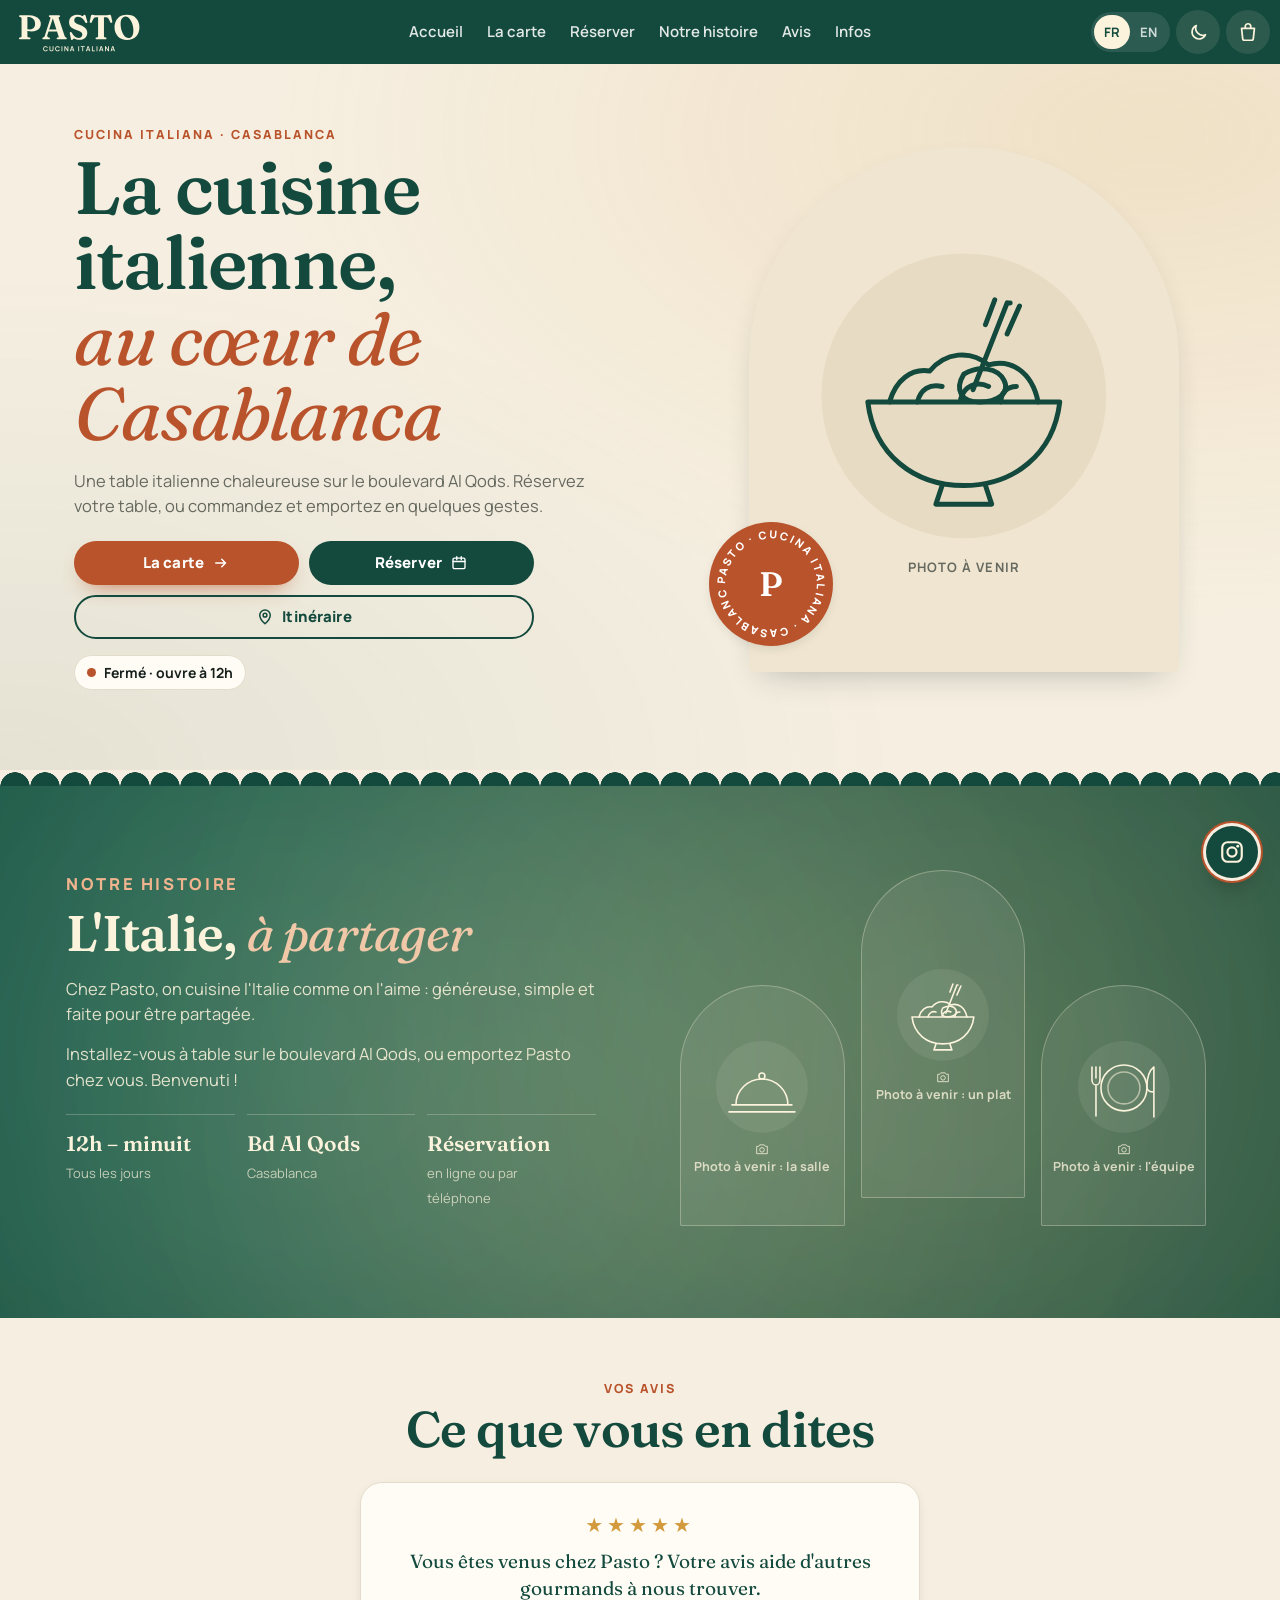
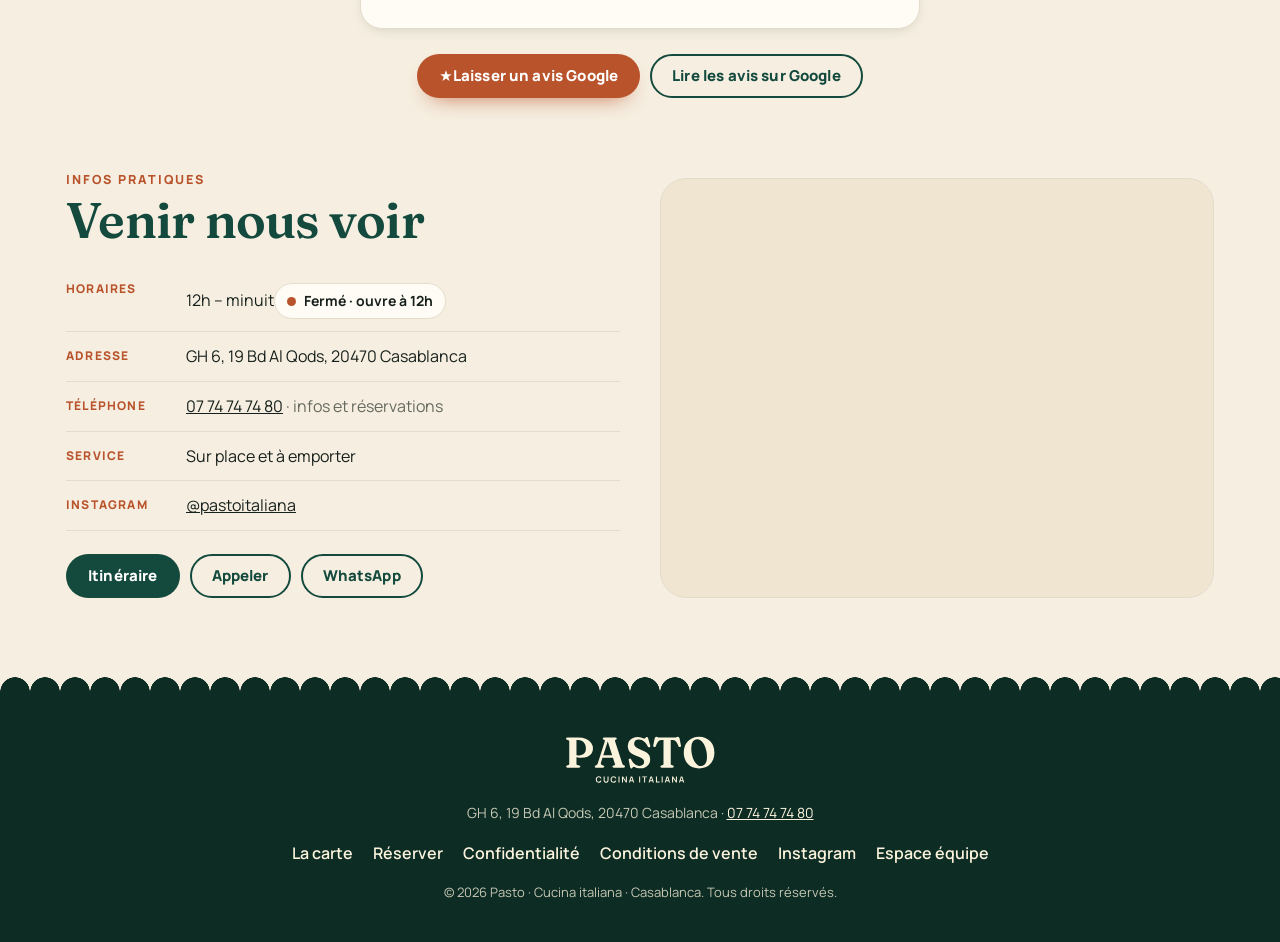
==== commit 0edb101e: "Aurora glows on the « Notre histoire » band Four soft glows (Pasto green, mint, saffron, terracotta)" ====
--- a/index.html
+++ b/index.html
@@ -35,7 +35,7 @@
 
   <link rel="preload" href="/assets/fonts/fraunces-normal-latin.woff2" as="font" type="font/woff2" crossorigin>
   <link rel="preload" href="/assets/fonts/manrope-normal-latin.woff2" as="font" type="font/woff2" crossorigin>
-  <link rel="stylesheet" href="/css/style.css?v=1">
+  <link rel="stylesheet" href="/css/style.css?v=2">
   <noscript><style>.intro{display:none}</style></noscript>
 
   <!-- SCHEMA:START (generated by tools/build-seo.js from js/config.js and js/menu-data.js; do not edit by hand) -->
@@ -211,6 +211,8 @@
 
     <!-- Our story: text and 3 photos in arches (js/config.js → homePhotos) -->
     <section class="story" id="histoire" aria-labelledby="story-title">
+      <!-- aurora: 4 soft glows blended (screen) onto the green band -->
+      <div class="story__aura" aria-hidden="true"><i class="aura-1"></i><i class="aura-2"></i><i class="aura-3"></i><i class="aura-4"></i></div>
       <div class="wrap story__in">
         <div class="story__text">
           <p class="eyebrow" data-i18n="story.eyebrow">Notre histoire</p>
--- a/css/style.css
+++ b/css/style.css
@@ -668,3 +668,21 @@
 .burst { position: fixed; top: 0; left: 0; width: 0; height: 0; z-index: 200; pointer-events: none; }
 .burst span { position: absolute; line-height: 1; will-change: transform, opacity; filter: drop-shadow(0 4px 6px rgba(0, 0, 0, .35)); }
 body[data-page="order"] .footer { position: relative; z-index: 1; }
+
+/* ---------- Aurora on the story band: 4 soft glows blended (screen) onto the green ----------
+ * The band's own green is the backdrop (the section is an isolated group, so the glows blend with it only); the
+ * glow holder has no background of its own. top/right/bottom/left instead of inset, for old phones. */
+.story { isolation: isolate; }
+.story__aura { position: absolute; top: 0; right: 0; bottom: 0; left: 0; overflow: hidden; pointer-events: none; }
+.story__aura i { position: absolute; top: 0; right: 0; bottom: 0; left: 0; mix-blend-mode: screen; transform: translateZ(0); will-change: transform; pointer-events: none; }
+.story__aura .aura-1 { background: radial-gradient(circle at 15% 50%, rgba(60, 170, 128, .85) 0%, transparent 62%); filter: blur(200px); animation: auraDrift 18s ease-in-out infinite alternate; }
+.story__aura .aura-2 { background: radial-gradient(circle at 55% 30%, rgba(150, 215, 180, .45) 0%, transparent 56%); filter: blur(200px); }
+.story__aura .aura-3 { background: radial-gradient(circle at 80% 60%, rgba(226, 166, 72, .75) 0%, transparent 62%); filter: blur(175px); animation: auraDrift 24s ease-in-out infinite alternate-reverse; }
+.story__aura .aura-4 { background: radial-gradient(circle at 40% 80%, rgba(204, 96, 52, .7) 0%, transparent 52%); filter: blur(150px); }
+.story > .wrap { position: relative; z-index: 1; }
+@keyframes auraDrift { from { transform: translateZ(0) translate(-4%, -3%); } to { transform: translateZ(0) translate(4%, 3%); } }
+@media (min-width: 900px) {
+  .story__aura .aura-1, .story__aura .aura-2 { filter: blur(260px); }
+  .story__aura .aura-3 { filter: blur(252px); }
+  .story__aura .aura-4 { filter: blur(216px); }
+}
